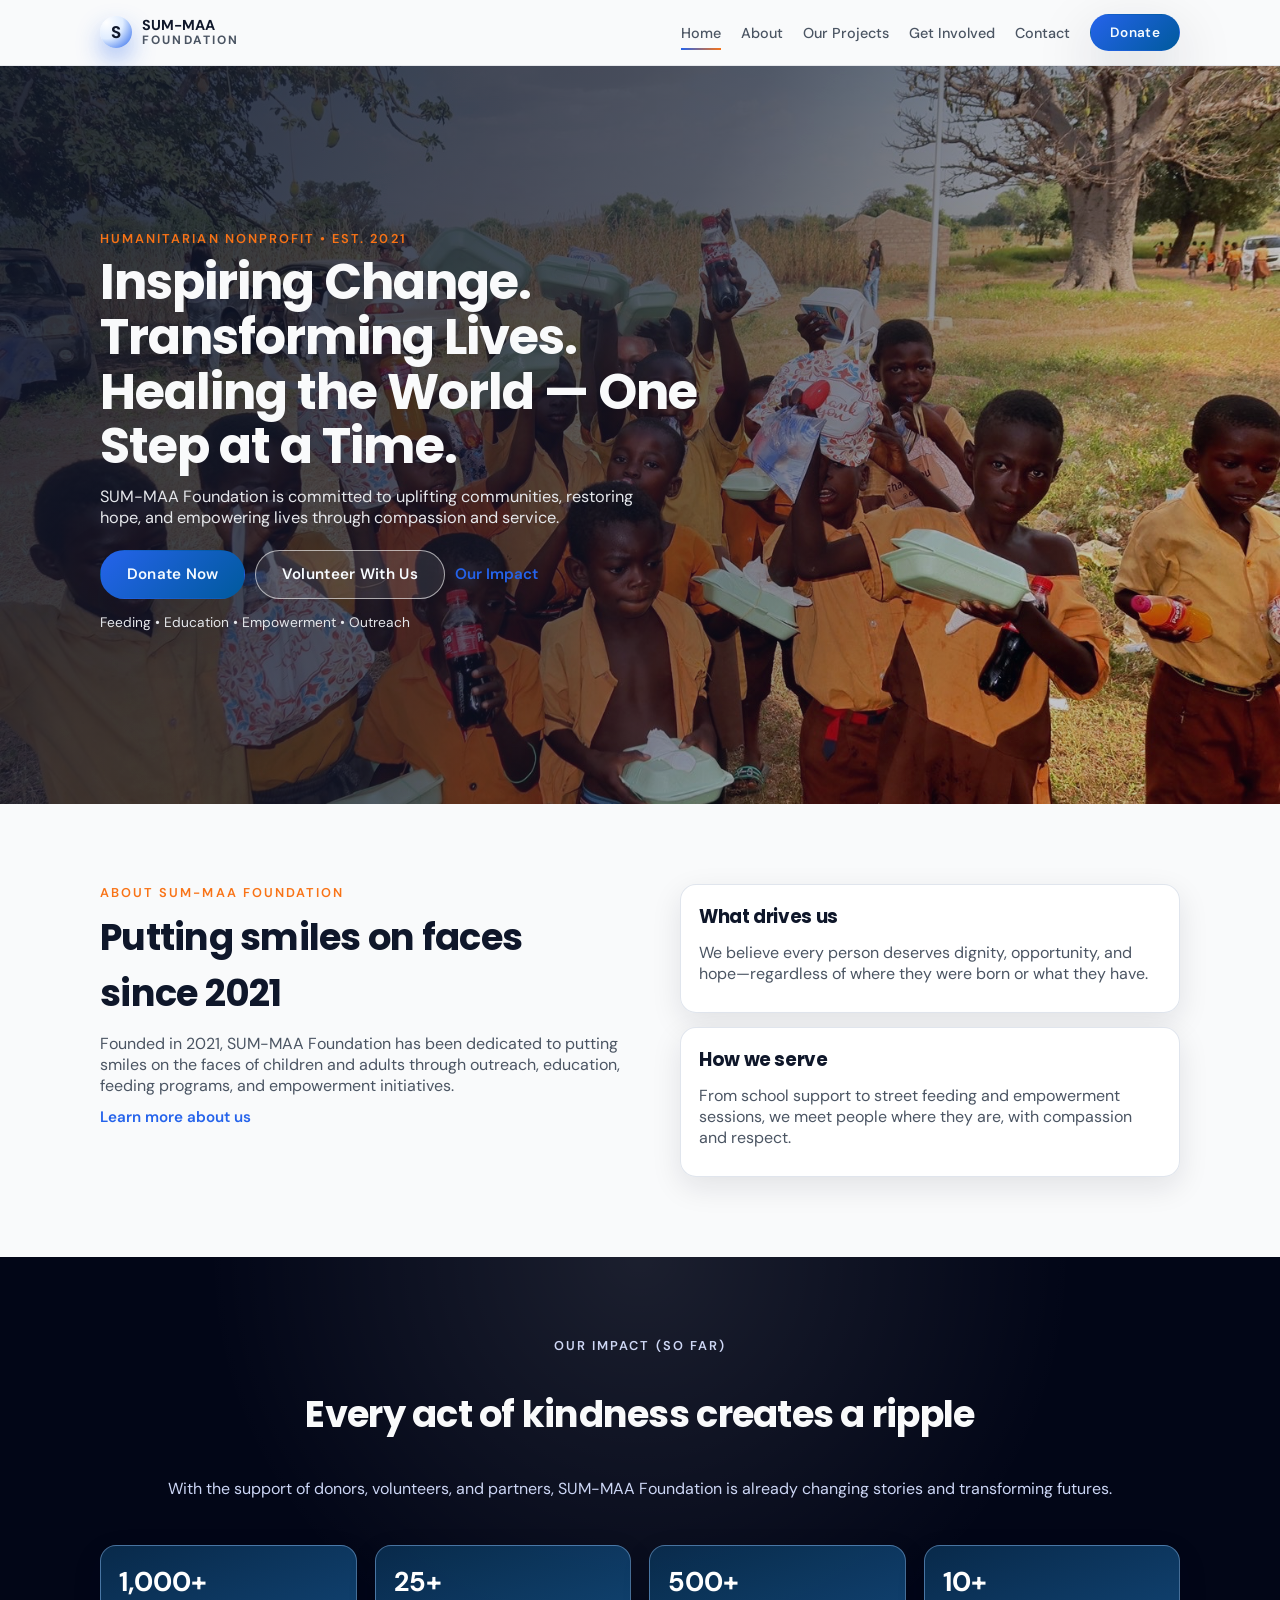
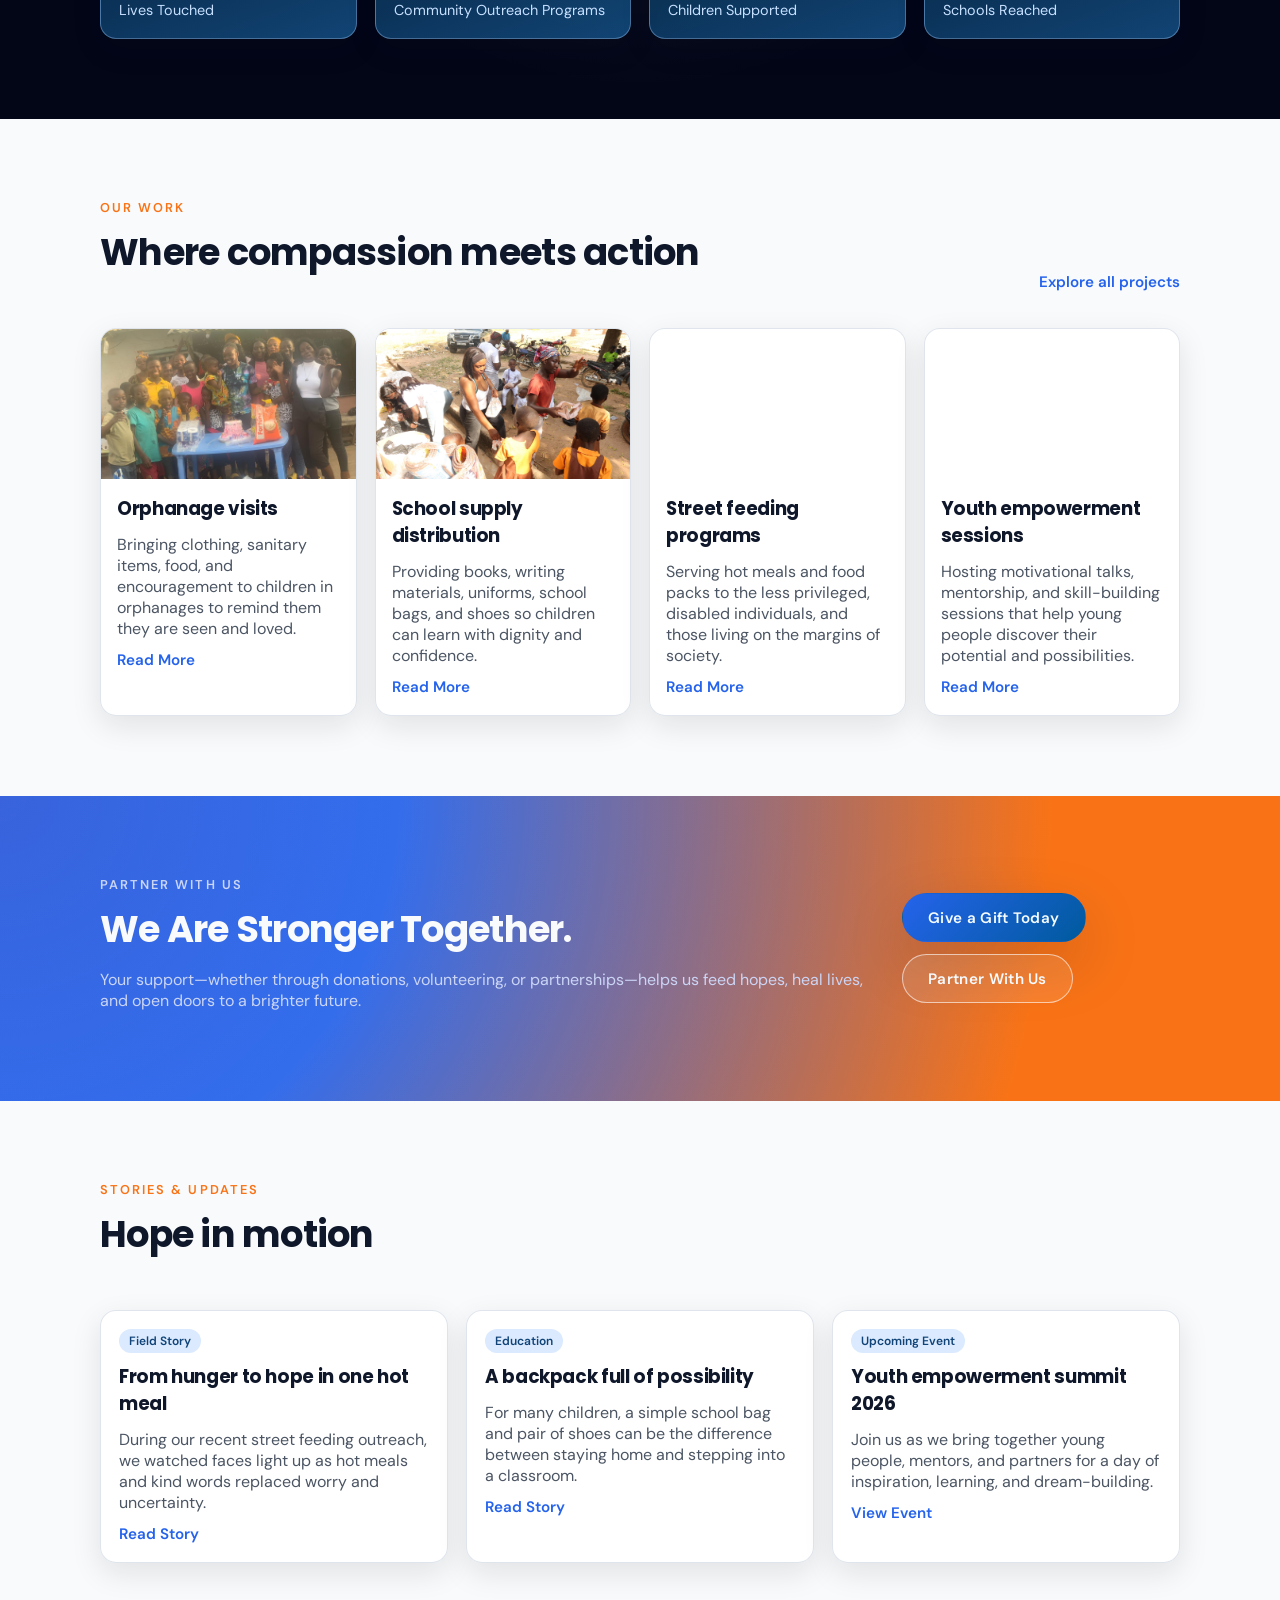
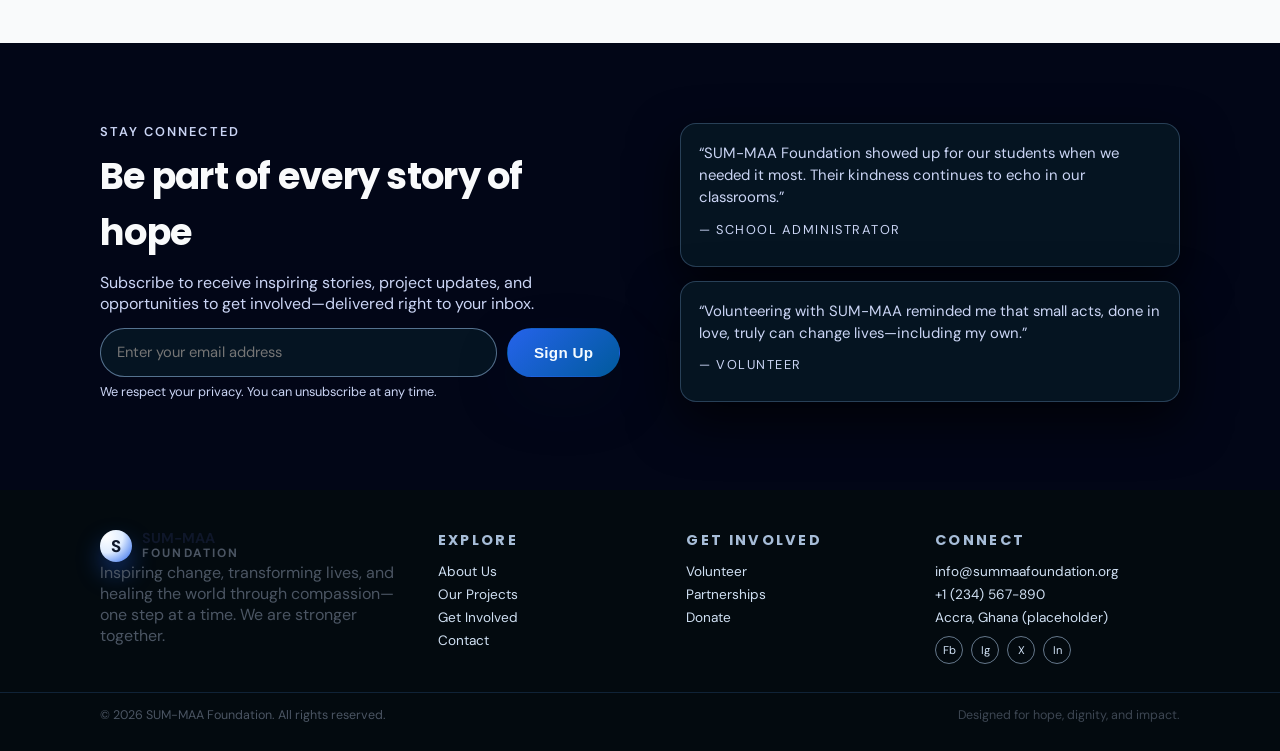
==== index.html @ 635be037 "Initial commit: SUM-MAA Foundation static site. Made-with: Cursor" ====
<!DOCTYPE html>
<html lang="en">
  <head>
    <meta charset="UTF-8" />
    <meta name="viewport" content="width=device-width, initial-scale=1.0" />
    <title>SUM-MAA Foundation | Inspiring Change, Transforming Lives</title>
    <meta
      name="description"
      content="SUM-MAA Foundation is a humanitarian nonprofit uplifting communities through feeding programs, education support, empowerment, and outreach initiatives."
    />
    <link rel="stylesheet" href="assets/css/styles.css" />
    <link rel="preconnect" href="https://fonts.googleapis.com" />
    <link rel="preconnect" href="https://fonts.gstatic.com" crossorigin />
    <link
      href="https://fonts.googleapis.com/css2?family=Poppins:wght@300;400;500;600;700&family=DM+Sans:wght@300;400;500;600&display=swap"
      rel="stylesheet"
    />
  </head>
  <body>
    <header class="site-header">
      <div class="container header-container">
        <a href="index.html" class="logo">
          <span class="logo-mark">S</span>
          <span class="logo-text">
            SUM-MAA <span>Foundation</span>
          </span>
        </a>
        <nav class="main-nav" aria-label="Main navigation">
          <button class="nav-toggle" aria-label="Toggle navigation">
            <span></span><span></span><span></span>
          </button>
          <ul class="nav-links">
            <li><a href="index.html" class="active">Home</a></li>
            <li><a href="about.html">About</a></li>
            <li><a href="projects.html">Our Projects</a></li>
            <li><a href="get-involved.html">Get Involved</a></li>
            <li><a href="contact.html">Contact</a></li>
          </ul>
          <a href="get-involved.html#donate" class="btn btn-sm btn-primary">Donate</a>
        </nav>
      </div>
    </header>

    <main>
      <!-- Hero Section -->
      <section class="hero" id="top">
        <div class="hero-media">
          <!-- Replace src with one of your root images -->
          <div class="hero-image" aria-hidden="true"></div>
        </div>
        <div class="container hero-content">
          <div class="hero-text">
            <p class="eyebrow">Humanitarian Nonprofit • Est. 2021</p>
            <h1>
              Inspiring Change. Transforming Lives.<br />
              Healing the World — One Step at a Time.
            </h1>
            <p class="hero-subtitle">
              SUM-MAA Foundation is committed to uplifting communities, restoring hope, and empowering lives through
              compassion and service.
            </p>
            <div class="hero-actions">
              <a href="get-involved.html#donate" class="btn btn-primary">Donate Now</a>
              <a href="get-involved.html#volunteer" class="btn btn-outline">Volunteer With Us</a>
              <a href="#impact" class="btn-link">Our Impact</a>
            </div>
            <div class="hero-meta">
              <span>Feeding • Education • Empowerment • Outreach</span>
            </div>
          </div>
        </div>
      </section>

      <!-- About Preview -->
      <section class="section section-light about-preview" aria-labelledby="about-preview-heading">
        <div class="container split">
          <div class="split-text">
            <p class="eyebrow">About SUM-MAA Foundation</p>
            <h2 id="about-preview-heading">Putting smiles on faces since 2021</h2>
            <p>
              Founded in 2021, SUM-MAA Foundation has been dedicated to putting smiles on the faces of children and
              adults through outreach, education, feeding programs, and empowerment initiatives.
            </p>
            <a href="about.html" class="btn-link">Learn more about us</a>
          </div>
          <div class="split-cards">
            <article class="info-card">
              <h3>What drives us</h3>
              <p>
                We believe every person deserves dignity, opportunity, and hope—regardless of where they were born or
                what they have.
              </p>
            </article>
            <article class="info-card">
              <h3>How we serve</h3>
              <p>
                From school support to street feeding and empowerment sessions, we meet people where they are, with
                compassion and respect.
              </p>
            </article>
          </div>
        </div>
      </section>

      <!-- Impact Statistics -->
      <section class="section section-dark impact" id="impact" aria-labelledby="impact-heading">
        <div class="container">
          <div class="section-header-centered">
            <p class="eyebrow">Our Impact (So Far)</p>
            <h2 id="impact-heading">Every act of kindness creates a ripple</h2>
            <p>
              With the support of donors, volunteers, and partners, SUM-MAA Foundation is already changing stories and
              transforming futures.
            </p>
          </div>
          <div class="impact-grid">
            <div class="impact-card">
              <span class="impact-number">1,000+</span>
              <span class="impact-label">Lives Touched</span>
            </div>
            <div class="impact-card">
              <span class="impact-number">25+</span>
              <span class="impact-label">Community Outreach Programs</span>
            </div>
            <div class="impact-card">
              <span class="impact-number">500+</span>
              <span class="impact-label">Children Supported</span>
            </div>
            <div class="impact-card">
              <span class="impact-number">10+</span>
              <span class="impact-label">Schools Reached</span>
            </div>
          </div>
        </div>
      </section>

      <!-- Our Work Preview -->
      <section class="section section-light" aria-labelledby="work-heading">
        <div class="container">
          <div class="section-header">
            <div>
              <p class="eyebrow">Our Work</p>
              <h2 id="work-heading">Where compassion meets action</h2>
            </div>
            <a href="projects.html" class="btn-link">Explore all projects</a>
          </div>
          <div class="work-grid">
            <article class="work-card">
              <div class="work-image work-image-1" aria-hidden="true"></div>
              <div class="work-body">
                <h3>Orphanage visits</h3>
                <p>
                  Bringing clothing, sanitary items, food, and encouragement to children in orphanages to remind them
                  they are seen and loved.
                </p>
                <a href="projects.html#orphanage-outreach" class="btn-link">Read More</a>
              </div>
            </article>
            <article class="work-card">
              <div class="work-image work-image-2" aria-hidden="true"></div>
              <div class="work-body">
                <h3>School supply distribution</h3>
                <p>
                  Providing books, writing materials, uniforms, school bags, and shoes so children can learn with
                  dignity and confidence.
                </p>
                <a href="projects.html#education-support" class="btn-link">Read More</a>
              </div>
            </article>
            <article class="work-card">
              <div class="work-image work-image-3" aria-hidden="true"></div>
              <div class="work-body">
                <h3>Street feeding programs</h3>
                <p>
                  Serving hot meals and food packs to the less privileged, disabled individuals, and those living on
                  the margins of society.
                </p>
                <a href="projects.html#street-feeding" class="btn-link">Read More</a>
              </div>
            </article>
            <article class="work-card">
              <div class="work-image work-image-4" aria-hidden="true"></div>
              <div class="work-body">
                <h3>Youth empowerment sessions</h3>
                <p>
                  Hosting motivational talks, mentorship, and skill-building sessions that help young people discover
                  their potential and possibilities.
                </p>
                <a href="projects.html#youth-empowerment" class="btn-link">Read More</a>
              </div>
            </article>
          </div>
        </div>
      </section>

      <!-- Call to Action -->
      <section class="section section-gradient cta" aria-labelledby="cta-heading">
        <div class="container cta-inner">
          <div>
            <p class="eyebrow">Partner with Us</p>
            <h2 id="cta-heading">We Are Stronger Together.</h2>
            <p>
              Your support—whether through donations, volunteering, or partnerships—helps us feed hopes, heal lives,
              and open doors to a brighter future.
            </p>
          </div>
          <div class="cta-actions">
            <a href="get-involved.html#donate" class="btn btn-primary">Give a Gift Today</a>
            <a href="get-involved.html#partner" class="btn btn-outline">Partner With Us</a>
          </div>
        </div>
      </section>

      <!-- Blog / News Preview -->
      <section class="section section-light" aria-labelledby="news-heading">
        <div class="container">
          <div class="section-header">
            <div>
              <p class="eyebrow">Stories &amp; Updates</p>
              <h2 id="news-heading">Hope in motion</h2>
            </div>
          </div>
          <div class="cards-grid cards-grid-3">
            <article class="story-card">
              <p class="story-tag">Field Story</p>
              <h3>From hunger to hope in one hot meal</h3>
              <p>
                During our recent street feeding outreach, we watched faces light up as hot meals and kind words
                replaced worry and uncertainty.
              </p>
              <a href="#" class="btn-link">Read Story</a>
            </article>
            <article class="story-card">
              <p class="story-tag">Education</p>
              <h3>A backpack full of possibility</h3>
              <p>
                For many children, a simple school bag and pair of shoes can be the difference between staying home and
                stepping into a classroom.
              </p>
              <a href="#" class="btn-link">Read Story</a>
            </article>
            <article class="story-card">
              <p class="story-tag">Upcoming Event</p>
              <h3>Youth empowerment summit 2026</h3>
              <p>
                Join us as we bring together young people, mentors, and partners for a day of inspiration, learning,
                and dream-building.
              </p>
              <a href="#" class="btn-link">View Event</a>
            </article>
          </div>
        </div>
      </section>

      <!-- Newsletter & Testimonials -->
      <section class="section section-dark" aria-labelledby="newsletter-heading">
        <div class="container split">
          <div class="split-text">
            <p class="eyebrow">Stay Connected</p>
            <h2 id="newsletter-heading">Be part of every story of hope</h2>
            <p>
              Subscribe to receive inspiring stories, project updates, and opportunities to get involved—delivered right
              to your inbox.
            </p>
            <form class="newsletter-form" aria-label="Newsletter signup form">
              <label class="sr-only" for="newsletter-email">Email address</label>
              <input
                type="email"
                id="newsletter-email"
                name="email"
                placeholder="Enter your email address"
                required
              />
              <button type="submit" class="btn btn-primary">Sign Up</button>
            </form>
            <p class="newsletter-note">We respect your privacy. You can unsubscribe at any time.</p>
          </div>
          <div class="split-cards">
            <article class="testimonial-card">
              <p class="quote">
                “SUM-MAA Foundation showed up for our students when we needed it most. Their kindness continues to echo
                in our classrooms.”
              </p>
              <p class="quote-meta">— School Administrator</p>
            </article>
            <article class="testimonial-card">
              <p class="quote">
                “Volunteering with SUM-MAA reminded me that small acts, done in love, truly can change lives—including
                my own.”
              </p>
              <p class="quote-meta">— Volunteer</p>
            </article>
          </div>
        </div>
      </section>
    </main>

    <footer class="site-footer">
      <div class="container footer-grid">
        <div class="footer-brand">
          <a href="index.html" class="logo">
            <span class="logo-mark">S</span>
            <span class="logo-text">
              SUM-MAA <span>Foundation</span>
            </span>
          </a>
          <p>
            Inspiring change, transforming lives, and healing the world through compassion—one step at a time. We are
            stronger together.
          </p>
        </div>
        <div class="footer-nav">
          <h3>Explore</h3>
          <ul>
            <li><a href="about.html">About Us</a></li>
            <li><a href="projects.html">Our Projects</a></li>
            <li><a href="get-involved.html">Get Involved</a></li>
            <li><a href="contact.html">Contact</a></li>
          </ul>
        </div>
        <div class="footer-nav">
          <h3>Get Involved</h3>
          <ul>
            <li><a href="get-involved.html#volunteer">Volunteer</a></li>
            <li><a href="get-involved.html#partner">Partnerships</a></li>
            <li><a href="get-involved.html#donate">Donate</a></li>
          </ul>
        </div>
        <div class="footer-contact">
          <h3>Connect</h3>
          <ul>
            <li><a href="mailto:info@summaafoundation.org">info@summaafoundation.org</a></li>
            <li><a href="tel:+1234567890">+1 (234) 567-890</a></li>
            <li>Accra, Ghana (placeholder)</li>
          </ul>
          <div class="footer-social">
            <a href="#" aria-label="Facebook">Fb</a>
            <a href="#" aria-label="Instagram">Ig</a>
            <a href="#" aria-label="Twitter / X">X</a>
            <a href="#" aria-label="LinkedIn">In</a>
          </div>
        </div>
      </div>
      <div class="footer-bottom">
        <div class="container footer-bottom-inner">
          <p>&copy; <span id="year"></span> SUM-MAA Foundation. All rights reserved.</p>
          <p class="footer-small">Designed for hope, dignity, and impact.</p>
        </div>
      </div>
    </footer>

    <script src="assets/js/main.js"></script>
  </body>
  </html>
---- assets/css/styles.css ----
:root {
  --color-bg: #f9fafb;
  --color-bg-alt: #ffffff;
  --color-bg-dark: #020617;
  --color-bg-soft: #fef9f3;
  --color-primary: #2563eb;
  --color-primary-soft: #dbeafe;
  --color-accent: #f97316;
  --color-accent-soft: #ffedd5;
  --color-earth: #9a6b35;
  --color-text: #0f172a;
  --color-text-soft: #4b5563;
  --color-border: #e5e7eb;
  --radius-lg: 16px;
  --radius-md: 10px;
  --radius-pill: 999px;
  --shadow-soft: 0 22px 60px rgba(15, 23, 42, 0.18);
  --shadow-subtle: 0 10px 30px rgba(15, 23, 42, 0.1);
  --max-width: 1120px;
  --transition-fast: 180ms ease-out;
  --transition-med: 240ms ease;
}

*,
*::before,
*::after {
  box-sizing: border-box;
}

html,
body {
  margin: 0;
  padding: 0;
}

body {
  font-family: "DM Sans", system-ui, -apple-system, BlinkMacSystemFont, "Segoe UI", sans-serif;
  color: var(--color-text);
  background: var(--color-bg);
  -webkit-font-smoothing: antialiased;
}

img {
  max-width: 100%;
  display: block;
}

a {
  color: inherit;
  text-decoration: none;
}

a:hover {
  text-decoration: none;
}

.sr-only {
  position: absolute;
  width: 1px;
  height: 1px;
  padding: 0;
  margin: -1px;
  overflow: hidden;
  clip: rect(0, 0, 0, 0);
  white-space: nowrap;
  border: 0;
}

.container {
  width: 100%;
  max-width: var(--max-width);
  margin: 0 auto;
  padding: 0 20px;
}

.section {
  padding: 80px 0;
}

.section-light {
  background: transparent;
}

.section-dark {
  background: #020617;
  color: #f9fafb;
}

.section-gradient {
  background: radial-gradient(circle at top left, #1d4ed8 0, #2563eb 30%, #f97316 80%);
  color: #f9fafb;
}

.section-header,
.section-header-centered {
  display: flex;
  justify-content: space-between;
  align-items: flex-end;
  gap: 24px;
  margin-bottom: 36px;
}

.section-header-centered {
  flex-direction: column;
  align-items: center;
  text-align: center;
}

h1,
h2,
h3,
h4 {
  font-family: "Poppins", system-ui, -apple-system, BlinkMacSystemFont, "Segoe UI", sans-serif;
  margin: 0 0 12px;
  letter-spacing: -0.02em;
}

h1 {
  font-size: clamp(2.4rem, 4vw, 3.1rem);
  line-height: 1.1;
}

h2 {
  font-size: clamp(1.9rem, 3vw, 2.3rem);
}

h3 {
  font-size: 1.15rem;
}

p {
  margin: 0 0 10px;
  color: var(--color-text-soft);
}

.section-dark p,
.section-gradient p {
  color: #cbd5f5;
}

.eyebrow {
  font-size: 0.8rem;
  text-transform: uppercase;
  letter-spacing: 0.16em;
  font-weight: 600;
  color: var(--color-accent);
  margin-bottom: 8px;
}

.btn {
  display: inline-flex;
  align-items: center;
  justify-content: center;
  padding: 0.85rem 1.6rem;
  border-radius: var(--radius-pill);
  border: 1px solid transparent;
  font-size: 0.95rem;
  font-weight: 600;
  letter-spacing: 0.02em;
  cursor: pointer;
  transition: transform var(--transition-fast), box-shadow var(--transition-fast), background-color var(--transition-fast),
    color var(--transition-fast), border-color var(--transition-fast);
  white-space: nowrap;
}

.btn-sm {
  padding: 0.55rem 1.2rem;
  font-size: 0.85rem;
}

.btn-primary {
  background: linear-gradient(135deg, var(--color-primary), #005a9d);
  color: #f5fbff;
  box-shadow: var(--shadow-soft);
}

.btn-primary:hover {
  transform: translateY(-1px);
  box-shadow: 0 20px 40px rgba(11, 36, 59, 0.45);
}

.btn-outline {
  background: rgba(255, 255, 255, 0.1);
  border-color: rgba(255, 255, 255, 0.6);
  color: #f7fbff;
}

.btn-outline:hover {
  background: rgba(255, 255, 255, 0.22);
}

.btn-link {
  display: inline-flex;
  align-items: center;
  gap: 6px;
  font-weight: 600;
  font-size: 0.95rem;
  color: var(--color-primary);
  position: relative;
}

.btn-link::after {
  content: "";
  position: absolute;
  left: 0;
  bottom: -3px;
  width: 0;
  height: 2px;
  background: linear-gradient(90deg, var(--color-primary), var(--color-accent));
  transition: width var(--transition-med);
}

.btn-link:hover::after {
  width: 100%;
}

.btn-link:hover {
  color: #16528c;
}

.site-header {
  position: sticky;
  top: 0;
  z-index: 40;
  backdrop-filter: blur(16px);
  background: rgba(249, 250, 251, 0.9);
  border-bottom: 1px solid rgba(229, 231, 235, 0.9);
}

.header-container {
  display: flex;
  align-items: center;
  justify-content: space-between;
  padding: 14px 20px;
}

.logo {
  display: inline-flex;
  align-items: center;
  gap: 10px;
  font-weight: 700;
  color: var(--color-text);
}

.logo-mark {
  width: 32px;
  height: 32px;
  border-radius: 999px;
  background: radial-gradient(circle at 20% 20%, #ffffff 0, #e0edff 45%, #2563eb 100%);
  display: inline-flex;
  align-items: center;
  justify-content: center;
  font-weight: 800;
  color: #0f172a;
  font-size: 1.05rem;
  box-shadow: 0 12px 24px rgba(37, 99, 235, 0.4);
}

.logo-text {
  display: inline-flex;
  flex-direction: column;
  font-size: 0.9rem;
  line-height: 1.1;
}

.logo-text span:last-child {
  font-size: 0.75rem;
  text-transform: uppercase;
  letter-spacing: 0.18em;
  color: var(--color-text-soft);
}

.main-nav {
  display: flex;
  align-items: center;
  gap: 20px;
}

.nav-links {
  display: flex;
  align-items: center;
  gap: 20px;
  padding: 0;
  margin: 0;
  list-style: none;
}

.nav-links a {
  font-size: 0.9rem;
  font-weight: 500;
  color: var(--color-text-soft);
  padding: 8px 0;
  position: relative;
}

.nav-links a:hover {
  color: var(--color-text);
}

.nav-links a::after {
  content: "";
  position: absolute;
  left: 0;
  bottom: 0;
  width: 0;
  height: 2px;
  background: linear-gradient(90deg, var(--color-primary), var(--color-accent));
  transition: width var(--transition-med);
}

.nav-links a:hover::after,
.nav-links a.active::after {
  width: 100%;
}

.nav-toggle {
  display: none;
  flex-direction: column;
  justify-content: space-between;
  width: 26px;
  height: 18px;
  padding: 0;
  border: none;
  background: none;
  cursor: pointer;
}

.nav-toggle span {
  display: block;
  width: 100%;
  height: 2px;
  background: var(--color-text);
  border-radius: 999px;
  transition: transform var(--transition-fast), opacity var(--transition-fast), top var(--transition-fast),
    bottom var(--transition-fast);
}

.hero {
  position: relative;
  min-height: 82vh;
  display: flex;
  align-items: center;
  padding: 72px 0 80px;
  color: #f9fafb;
  overflow: hidden;
}

.hero::before {
  content: "";
  position: absolute;
  inset: 0;
  background:
    linear-gradient(120deg, rgba(15, 23, 42, 0.9) 0%, rgba(15, 23, 42, 0.7) 45%, rgba(15, 23, 42, 0.25) 80%),
    url("../../hero-main.jpg");
  background-size: cover;
  background-position: center;
  filter: saturate(1.04) contrast(1.02);
}

.hero-media {
  display: none;
}

.hero-content {
  position: relative;
  z-index: 1;
  display: flex;
  align-items: center;
}

.hero-text {
  max-width: 640px;
  padding: 12px 0;
}

.hero h1 {
  color: #f9fafb;
}

.hero-subtitle {
  font-size: 1.02rem;
  max-width: 540px;
  color: #e5e7eb;
}

.hero-actions {
  display: flex;
  flex-wrap: wrap;
  gap: 10px;
  margin: 22px 0 14px;
}

.hero-meta {
  font-size: 0.86rem;
  color: #e5e7eb;
}

.split {
  display: grid;
  grid-template-columns: minmax(0, 1.1fr) minmax(0, 1fr);
  gap: 30px;
  align-items: start;
}

.split-text {
  max-width: 520px;
}

.split-cards {
  display: grid;
  gap: 14px;
}

.info-card,
.testimonial-card,
.project-card,
.story-card,
.impact-card,
.work-card,
.event-card,
.contact-card {
  background: rgba(255, 255, 255, 0.98);
  border-radius: var(--radius-lg);
  padding: 18px 18px 18px;
  border: 1px solid rgba(221, 227, 236, 0.9);
  box-shadow: var(--shadow-subtle);
  position: relative;
  overflow: hidden;
}

.section-dark .testimonial-card,
.section-dark .contact-card {
  background: rgba(6, 21, 35, 0.96);
  border-color: rgba(92, 130, 168, 0.4);
  box-shadow: 0 20px 50px rgba(0, 0, 0, 0.7);
}

.impact {
  position: relative;
}

.impact::before {
  content: "";
  position: absolute;
  inset: 0;
  background: radial-gradient(circle at top, rgba(255, 255, 255, 0.1), transparent 55%);
}

.impact-grid {
  display: grid;
  grid-template-columns: repeat(4, minmax(0, 1fr));
  gap: 18px;
  position: relative;
  z-index: 1;
}

.impact-card {
  text-align: left;
  background: linear-gradient(160deg, rgba(9, 46, 80, 0.9), rgba(19, 75, 126, 0.9));
  border-color: rgba(161, 205, 255, 0.4);
}

.impact-number {
  display: block;
  font-size: 1.7rem;
  font-weight: 700;
  color: #ffffff;
}

.impact-label {
  font-size: 0.9rem;
  color: #c7e0ff;
}

.work-grid {
  display: grid;
  grid-template-columns: repeat(4, minmax(0, 1fr));
  gap: 18px;
}

.work-card {
  padding: 0;
  display: flex;
  flex-direction: column;
  overflow: hidden;
}

.work-image {
  height: 150px;
  background-size: cover;
  background-position: center;
}

.work-image-1 {
  background-image: url("../../orphanage-outreach.jpg");
}

.work-image-2 {
  background-image: url("../../school-supplies.jpg");
}

.work-image-3 {
  background-image: url("../../street-feeding.jpg");
}

.work-image-4 {
  background-image: url("../../youth-empowerment.jpg");
}

.work-body {
  padding: 16px 16px 18px;
}

.cta {
  position: relative;
}

.cta::before {
  content: "";
  position: absolute;
  inset: 0;
  background: radial-gradient(circle at top left, rgba(255, 255, 255, 0.12), transparent 65%);
  pointer-events: none;
}

.cta-inner {
  position: relative;
  display: flex;
  justify-content: space-between;
  align-items: center;
  gap: 24px;
}

.cta-actions {
  display: flex;
  flex-wrap: wrap;
  gap: 12px;
}

.cards-grid-3 {
  display: grid;
  grid-template-columns: repeat(3, minmax(0, 1fr));
  gap: 18px;
}

.story-card {
  min-height: 190px;
}

.story-tag {
  display: inline-flex;
  padding: 4px 10px;
  border-radius: var(--radius-pill);
  background: var(--color-primary-soft);
  color: #104377;
  font-size: 0.75rem;
  font-weight: 600;
  margin-bottom: 10px;
}

.newsletter-form {
  display: flex;
  flex-wrap: wrap;
  gap: 10px;
  margin: 14px 0 6px;
}

.newsletter-form input[type="email"],
.contact-form input,
.contact-form textarea,
.volunteer-form input,
.volunteer-form select,
.volunteer-form textarea,
.donation-options input,
.donation-options select {
  flex: 1 1 210px;
  padding: 0.85rem 1rem;
  border-radius: 999px;
  border: 1px solid rgba(182, 199, 219, 0.9);
  font-family: inherit;
  font-size: 0.92rem;
  outline: none;
  transition: border-color var(--transition-fast), box-shadow var(--transition-fast), background-color var(--transition-fast);
  background: rgba(255, 255, 255, 0.98);
}

.section-dark .newsletter-form input[type="email"],
.section-dark .contact-form input,
.section-dark .contact-form textarea {
  background: rgba(6, 21, 35, 0.98);
  border-color: rgba(120, 154, 190, 0.7);
  color: #e9f3ff;
}

.newsletter-form input:focus,
.contact-form input:focus,
.contact-form textarea:focus,
.volunteer-form input:focus,
.volunteer-form select:focus,
.volunteer-form textarea:focus {
  border-color: var(--color-primary);
  box-shadow: 0 0 0 1px rgba(42, 122, 195, 0.5);
}

.newsletter-note {
  font-size: 0.8rem;
}

.quote {
  font-size: 0.93rem;
  line-height: 1.5;
}

.quote-meta {
  font-size: 0.8rem;
  text-transform: uppercase;
  letter-spacing: 0.12em;
  color: #9fb9d9;
  margin-top: 12px;
}

.site-footer {
  background: #030a0f;
  color: #e2edf7;
  padding-top: 40px;
}

.footer-grid {
  display: grid;
  grid-template-columns: 1.4fr 1fr 1fr 1.1fr;
  gap: 26px;
  padding-bottom: 28px;
}

.footer-nav h3,
.footer-contact h3 {
  font-size: 0.9rem;
  text-transform: uppercase;
  letter-spacing: 0.16em;
  color: #a7bdd8;
  margin-bottom: 12px;
}

.footer-nav ul,
.footer-contact ul {
  list-style: none;
  padding: 0;
  margin: 0;
}

.footer-nav li,
.footer-contact li {
  font-size: 0.85rem;
  margin-bottom: 6px;
  color: #d0e0f3;
}

.footer-nav a,
.footer-contact a {
  color: inherit;
}

.footer-nav a:hover,
.footer-contact a:hover {
  color: #ffffff;
}

.footer-social {
  display: flex;
  gap: 8px;
  margin-top: 10px;
}

.footer-social a {
  width: 28px;
  height: 28px;
  border-radius: 999px;
  border: 1px solid rgba(165, 192, 221, 0.6);
  display: inline-flex;
  align-items: center;
  justify-content: center;
  font-size: 0.7rem;
  color: #d3e4f8;
  transition: background-color var(--transition-fast), color var(--transition-fast), transform var(--transition-fast);
}

.footer-social a:hover {
  background: #2a7ac3;
  color: #f6fbff;
  transform: translateY(-1px);
}

.footer-bottom {
  border-top: 1px solid #102337;
  padding: 14px 0 18px;
}

.footer-bottom-inner {
  display: flex;
  justify-content: space-between;
  align-items: center;
  gap: 10px;
  font-size: 0.78rem;
  color: #7f94b0;
}

.footer-small {
  opacity: 0.8;
}

.page-hero {
  padding: 70px 0 40px;
  background: linear-gradient(135deg, rgba(42, 122, 195, 0.1), rgba(184, 135, 70, 0.1));
}

.page-hero h1 {
  margin-bottom: 8px;
}

.page-hero p {
  max-width: 600px;
}

.pill-meta {
  display: inline-flex;
  align-items: center;
  gap: 6px;
  padding: 4px 10px;
  border-radius: var(--radius-pill);
  border: 1px solid rgba(161, 180, 201, 0.7);
  font-size: 0.78rem;
  margin-bottom: 12px;
}

.values-grid {
  display: grid;
  grid-template-columns: repeat(3, minmax(0, 1fr));
  gap: 16px;
  margin-top: 12px;
}

.value-card {
  border-radius: var(--radius-lg);
  padding: 16px 16px 14px;
  border: 1px solid rgba(221, 227, 236, 0.9);
  background: rgba(255, 255, 255, 0.98);
}

.value-card h3 {
  font-size: 0.95rem;
}

.projects-grid {
  display: grid;
  grid-template-columns: repeat(3, minmax(0, 1fr));
  gap: 18px;
}

.project-card {
  display: flex;
  flex-direction: column;
}

.project-image {
  height: 160px;
  background-size: cover;
  background-position: center;
  border-radius: 14px;
  margin-bottom: 12px;
}

.project-meta {
  display: flex;
  flex-wrap: wrap;
  gap: 8px;
  font-size: 0.78rem;
  color: var(--color-text-soft);
  margin-bottom: 6px;
}

.badge {
  display: inline-flex;
  align-items: center;
  padding: 3px 9px;
  border-radius: var(--radius-pill);
  background: var(--color-primary-soft);
  color: #1a4f83;
  font-size: 0.75rem;
  font-weight: 600;
}

.badge-outline {
  background: transparent;
  border: 1px solid rgba(172, 193, 215, 0.9);
  color: var(--color-text-soft);
}

.impact-tag {
  font-size: 0.8rem;
  color: var(--color-text-soft);
  margin-top: 8px;
}

.gallery-grid {
  display: grid;
  grid-template-columns: repeat(4, minmax(0, 1fr));
  gap: 10px;
}

.gallery-item {
  border-radius: 14px;
  overflow: hidden;
  position: relative;
  background-size: cover;
  background-position: center;
  padding-bottom: 70%;
}

.gallery-item:nth-child(1) {
  background-image: url("../../gallery-1.jpg");
}

.gallery-item:nth-child(2) {
  background-image: url("../../gallery-2.jpg");
}

.gallery-item:nth-child(3) {
  background-image: url("../../gallery-3.jpg");
}

.gallery-item:nth-child(4) {
  background-image: url("../../gallery-4.jpg");
}

.gallery-item::after {
  content: "";
  position: absolute;
  inset: 0;
  background: linear-gradient(to top, rgba(0, 0, 0, 0.4), transparent 60%);
  opacity: 0;
  transition: opacity var(--transition-med);
}

.gallery-item:hover::after {
  opacity: 1;
}

.involved-grid {
  display: grid;
  grid-template-columns: 1.1fr 0.9fr;
  gap: 24px;
}

.contact-layout {
  display: grid;
  grid-template-columns: minmax(0, 1.1fr) minmax(0, 0.9fr);
  gap: 24px;
}

.contact-form,
.volunteer-form {
  display: grid;
  gap: 12px;
}

.field-row {
  display: grid;
  grid-template-columns: repeat(2, minmax(0, 1fr));
  gap: 10px;
}

textarea {
  min-height: 120px;
  resize: vertical;
  border-radius: 18px;
}

label {
  display: block;
  font-size: 0.8rem;
  font-weight: 500;
  margin-bottom: 4px;
  color: var(--color-text-soft);
}

.donation-options {
  display: grid;
  gap: 10px;
}

.option-row {
  display: flex;
  flex-wrap: wrap;
  gap: 10px;
}

.option-row .btn {
  flex-shrink: 0;
}

.donation-methods {
  display: grid;
  grid-template-columns: repeat(2, minmax(0, 1fr));
  gap: 10px;
}

.method-card {
  border-radius: 16px;
  padding: 12px 14px;
  border: 1px dashed rgba(191, 206, 224, 0.9);
  background: rgba(255, 255, 255, 0.98);
  font-size: 0.86rem;
}

.event-meta {
  font-size: 0.8rem;
  color: var(--color-text-soft);
  margin-bottom: 6px;
}

.badge-event {
  background: rgba(243, 163, 92, 0.16);
  color: #b86b24;
}

.map-embed {
  border-radius: 18px;
  overflow: hidden;
  box-shadow: var(--shadow-subtle);
  background: #dde6f2;
}

.map-embed iframe {
  width: 100%;
  min-height: 260px;
  border: 0;
}

.fade-in {
  opacity: 0;
  transform: translateY(18px);
  transition: opacity 420ms ease, transform 420ms ease;
}

.fade-in.is-visible {
  opacity: 1;
  transform: translateY(0);
}

@media (max-width: 960px) {
  .hero {
    grid-template-columns: minmax(0, 1fr);
    padding-top: 18px;
  }

  .hero-media {
    display: block;
    order: 2;
    min-height: 210px;
    margin-top: 18px;
  }

  .hero-content {
    order: 1;
  }

  .work-grid {
    grid-template-columns: repeat(2, minmax(0, 1fr));
  }

  .impact-grid {
    grid-template-columns: repeat(2, minmax(0, 1fr));
  }

  .cards-grid-3,
  .projects-grid {
    grid-template-columns: repeat(2, minmax(0, 1fr));
  }

  .values-grid {
    grid-template-columns: repeat(2, minmax(0, 1fr));
  }

  .footer-grid {
    grid-template-columns: repeat(2, minmax(0, 1fr));
  }

  .contact-layout,
  .involved-grid {
    grid-template-columns: minmax(0, 1fr);
  }

  .gallery-grid {
    grid-template-columns: repeat(3, minmax(0, 1fr));
  }
}

@media (max-width: 768px) {
  .header-container {
    padding-inline: 16px;
  }

  .nav-toggle {
    display: flex;
  }

  .main-nav {
    align-items: center;
    gap: 12px;
  }

  .nav-links {
    position: absolute;
    right: 16px;
    top: 60px;
    flex-direction: column;
    align-items: flex-start;
    background: rgba(249, 250, 255, 0.98);
    border-radius: 18px;
    padding: 14px 16px;
    box-shadow: 0 18px 40px rgba(15, 35, 52, 0.18);
    border: 1px solid rgba(214, 223, 233, 0.9);
    min-width: 200px;
    opacity: 0;
    pointer-events: none;
    transform: translateY(-8px);
    transition: opacity var(--transition-fast), transform var(--transition-fast);
  }

  .nav-links.open {
    opacity: 1;
    pointer-events: auto;
    transform: translateY(0);
  }

  .main-nav .btn-sm {
    display: none;
  }

  .hero-text {
    max-width: 100%;
  }

  .split,
  .cta-inner {
    grid-template-columns: minmax(0, 1fr);
  }

  .cards-grid-3,
  .projects-grid {
    grid-template-columns: minmax(0, 1fr);
  }

  .impact-grid {
    grid-template-columns: minmax(0, 1fr);
  }

  .work-grid {
    grid-template-columns: minmax(0, 1fr);
  }

  .values-grid {
    grid-template-columns: minmax(0, 1fr);
  }

  .gallery-grid {
    grid-template-columns: repeat(2, minmax(0, 1fr));
  }

  .section {
    padding: 64px 0;
  }

  .footer-grid {
    grid-template-columns: minmax(0, 1fr);
  }

  .footer-bottom-inner {
    flex-direction: column;
    align-items: flex-start;
  }
}

@media (max-width: 520px) {
  .hero-actions {
    flex-direction: column;
    align-items: stretch;
  }

  .newsletter-form {
    flex-direction: column;
    align-items: stretch;
  }

  .field-row {
    grid-template-columns: minmax(0, 1fr);
  }

  .gallery-grid {
    grid-template-columns: minmax(0, 1fr);
  }
}
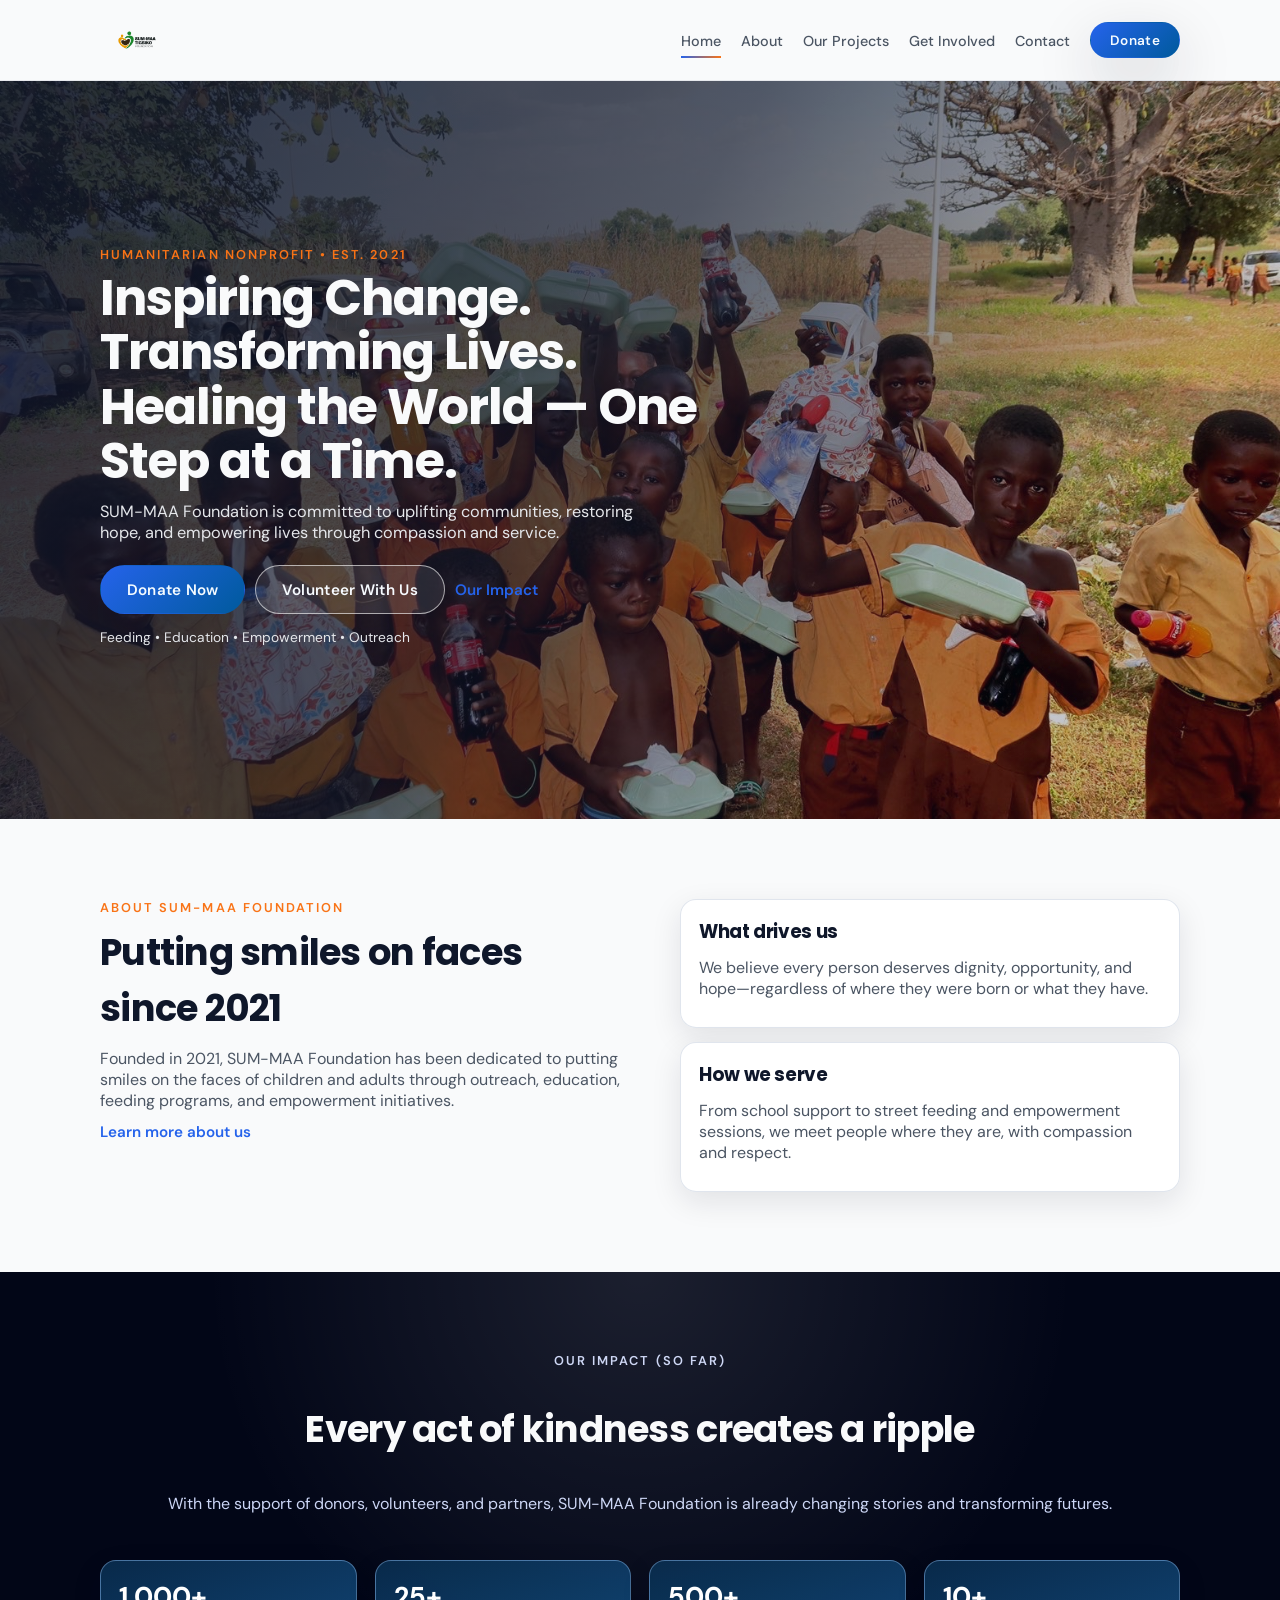
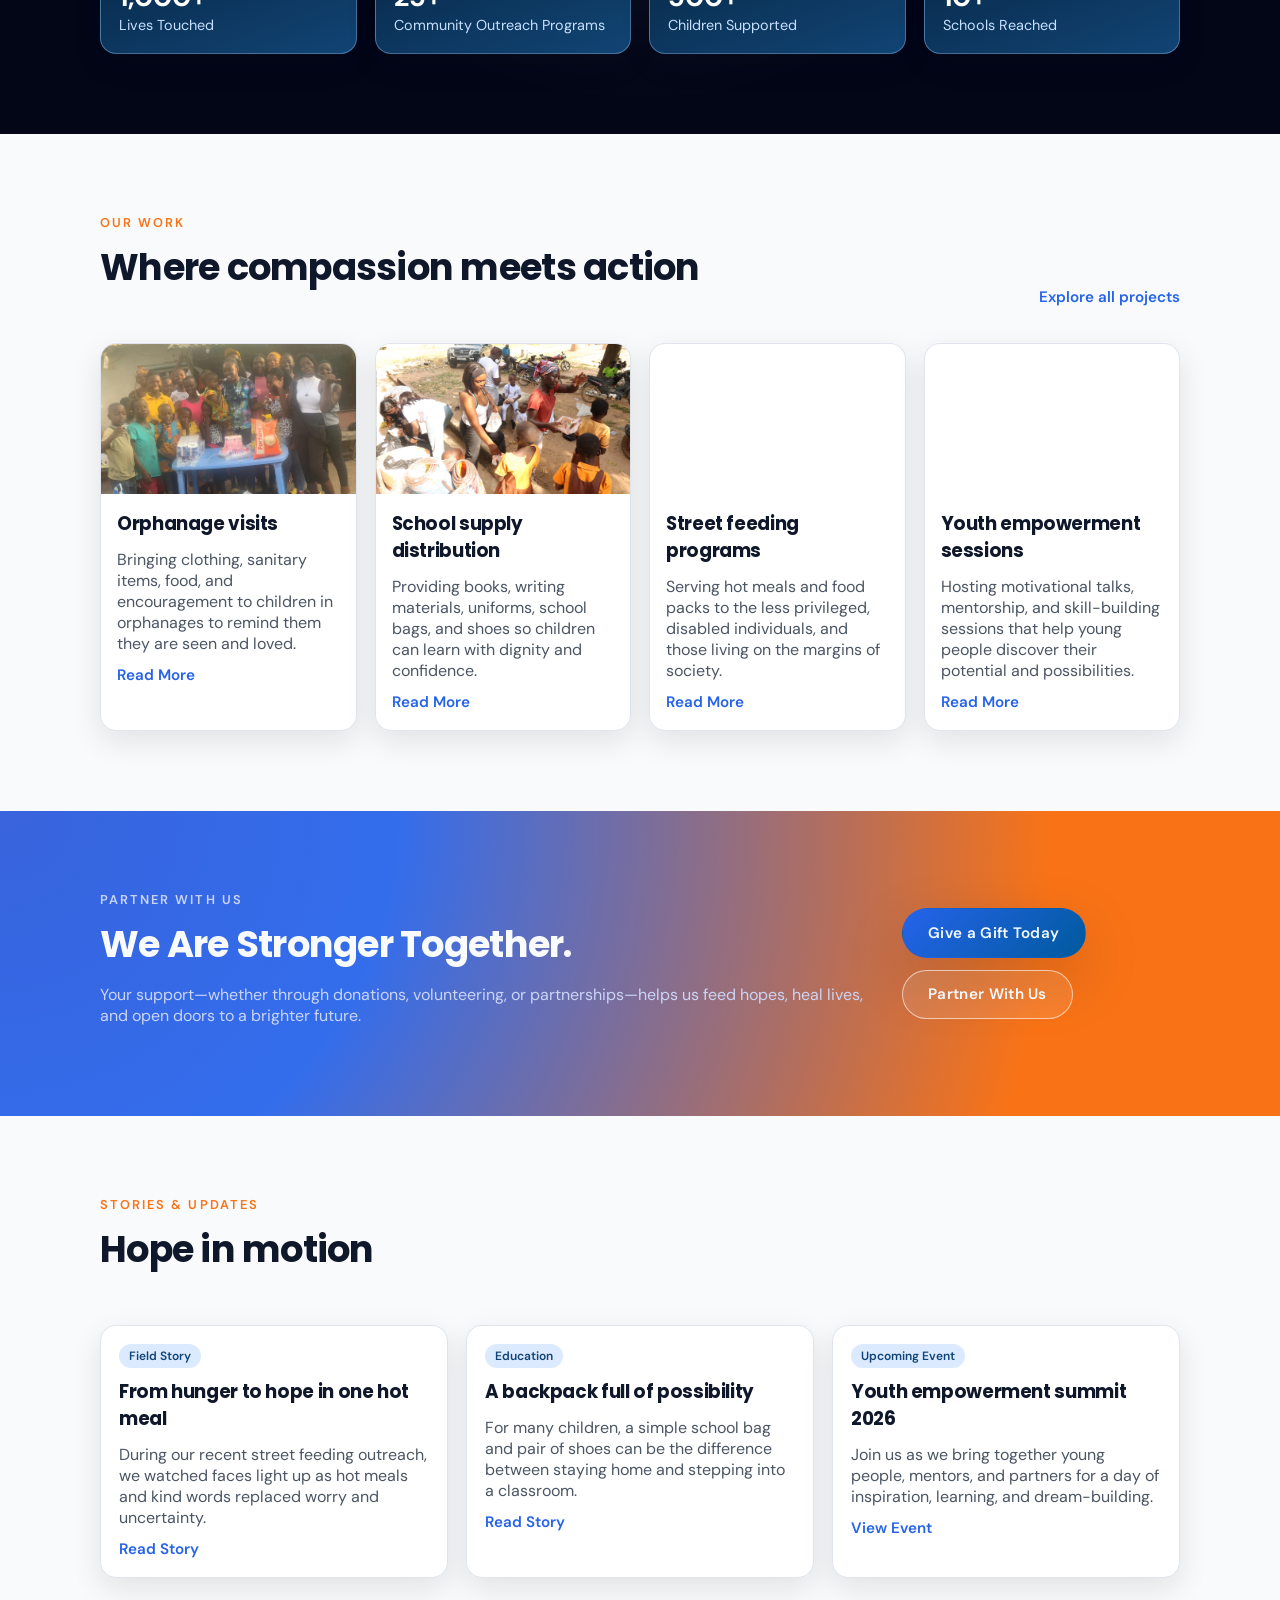
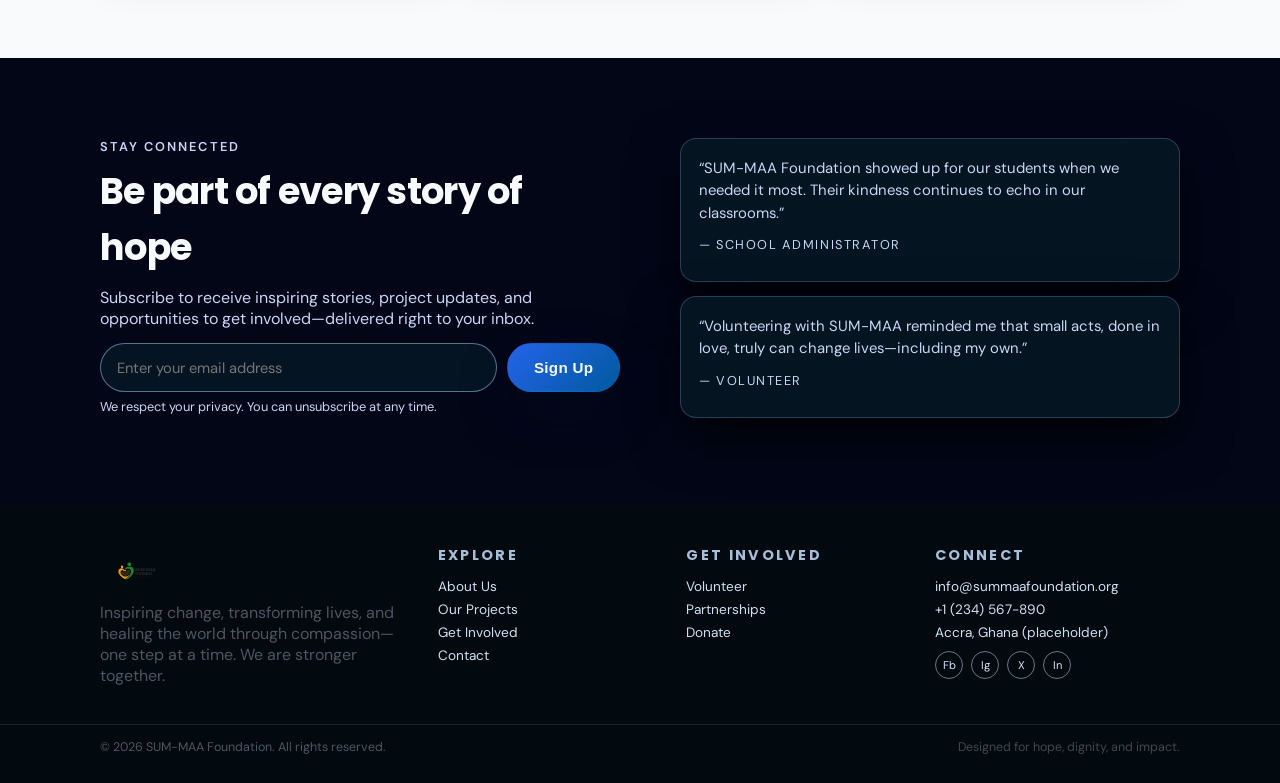
==== commit 87c95842: "Update logo to SUM-MAA Tigsiko Foundation image" ====
--- a/index.html
+++ b/index.html
@@ -20,10 +20,7 @@
     <header class="site-header">
       <div class="container header-container">
         <a href="index.html" class="logo">
-          <span class="logo-mark">S</span>
-          <span class="logo-text">
-            SUM-MAA <span>Foundation</span>
-          </span>
+          <img src="assets/images/logo.webp" alt="SUM-MAA Tigsiko Foundation" class="logo-img" />
         </a>
         <nav class="main-nav" aria-label="Main navigation">
           <button class="nav-toggle" aria-label="Toggle navigation">
@@ -299,10 +296,7 @@
       <div class="container footer-grid">
         <div class="footer-brand">
           <a href="index.html" class="logo">
-            <span class="logo-mark">S</span>
-            <span class="logo-text">
-              SUM-MAA <span>Foundation</span>
-            </span>
+            <img src="assets/images/logo.webp" alt="SUM-MAA Tigsiko Foundation" class="logo-img" />
           </a>
           <p>
             Inspiring change, transforming lives, and healing the world through compassion—one step at a time. We are
--- a/assets/css/styles.css
+++ b/assets/css/styles.css
@@ -237,37 +237,13 @@
 .logo {
   display: inline-flex;
   align-items: center;
-  gap: 10px;
-  font-weight: 700;
-  color: var(--color-text);
-}
-
-.logo-mark {
-  width: 32px;
-  height: 32px;
-  border-radius: 999px;
-  background: radial-gradient(circle at 20% 20%, #ffffff 0, #e0edff 45%, #2563eb 100%);
-  display: inline-flex;
-  align-items: center;
-  justify-content: center;
-  font-weight: 800;
-  color: #0f172a;
-  font-size: 1.05rem;
-  box-shadow: 0 12px 24px rgba(37, 99, 235, 0.4);
-}
-
-.logo-text {
-  display: inline-flex;
-  flex-direction: column;
-  font-size: 0.9rem;
-  line-height: 1.1;
-}
-
-.logo-text span:last-child {
-  font-size: 0.75rem;
-  text-transform: uppercase;
-  letter-spacing: 0.18em;
-  color: var(--color-text-soft);
+}
+
+.logo-img {
+  height: 52px;
+  width: auto;
+  display: block;
+  object-fit: contain;
 }
 
 .main-nav {
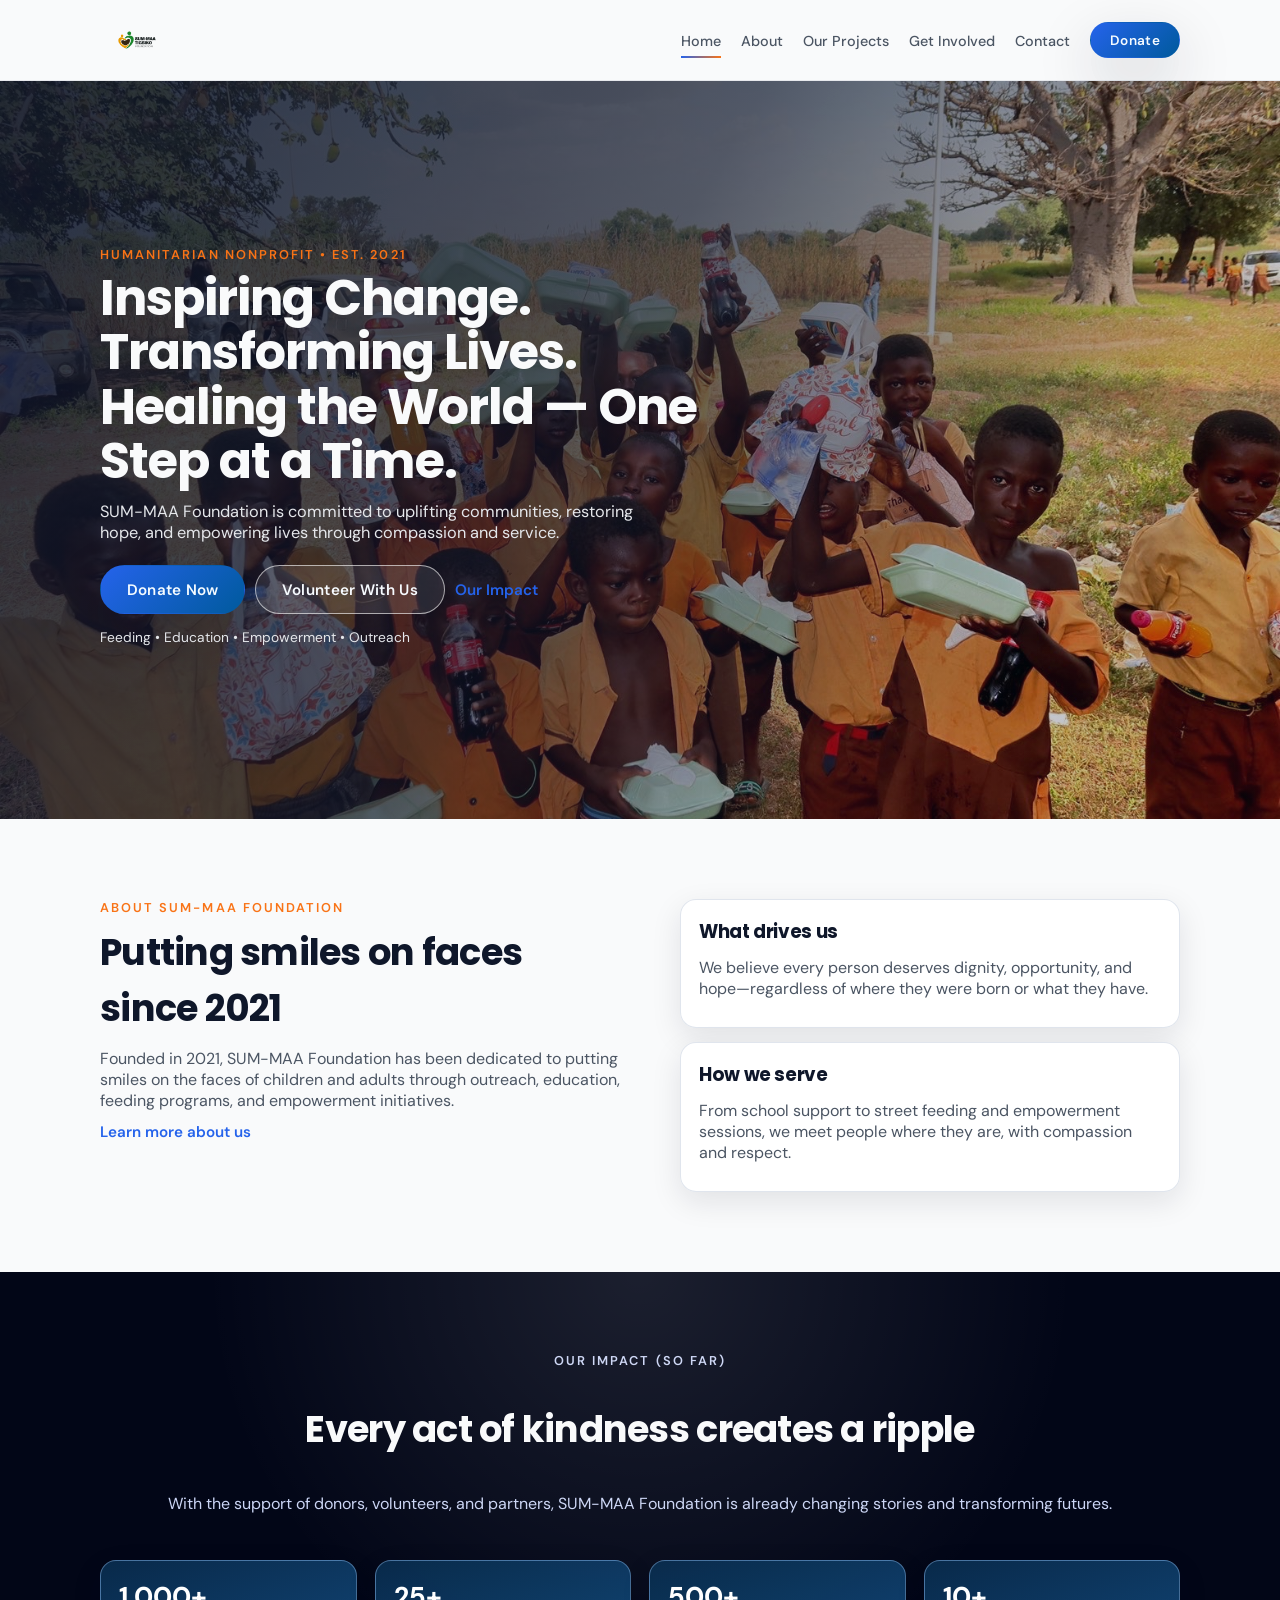
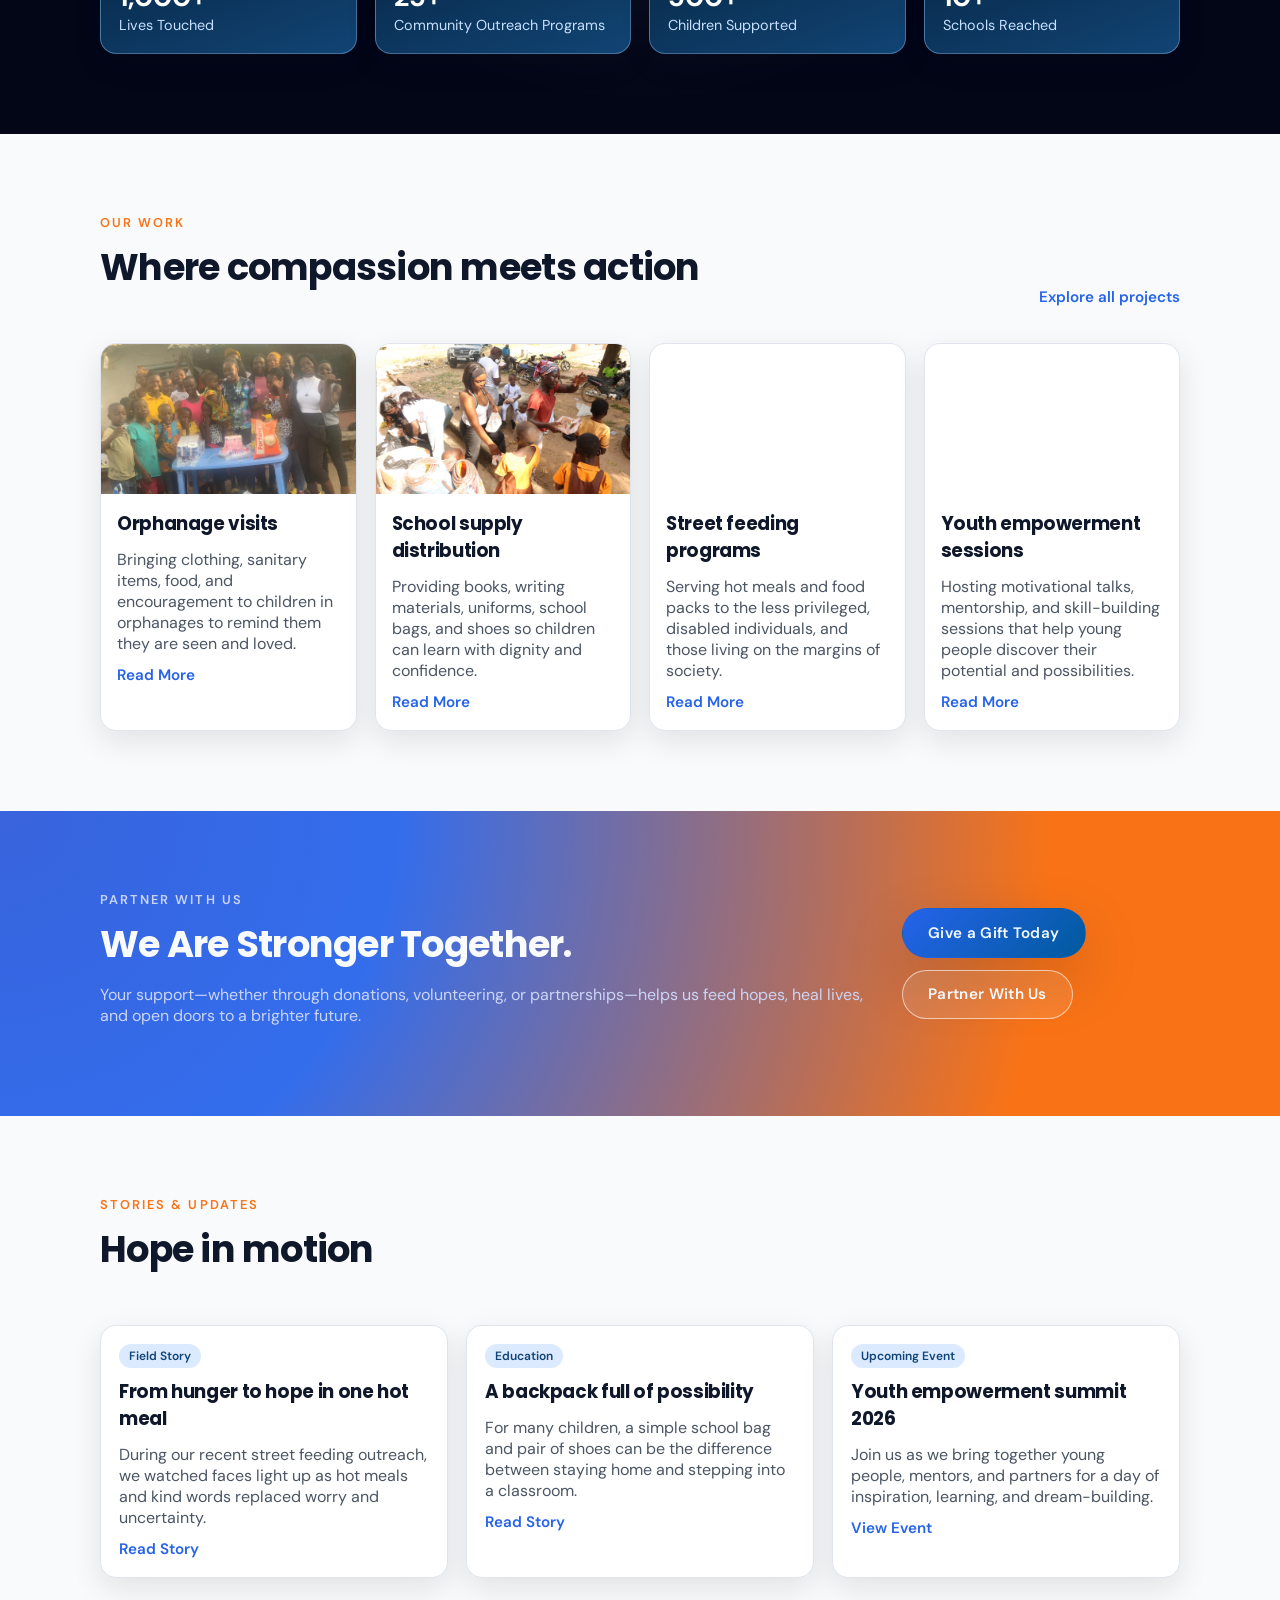
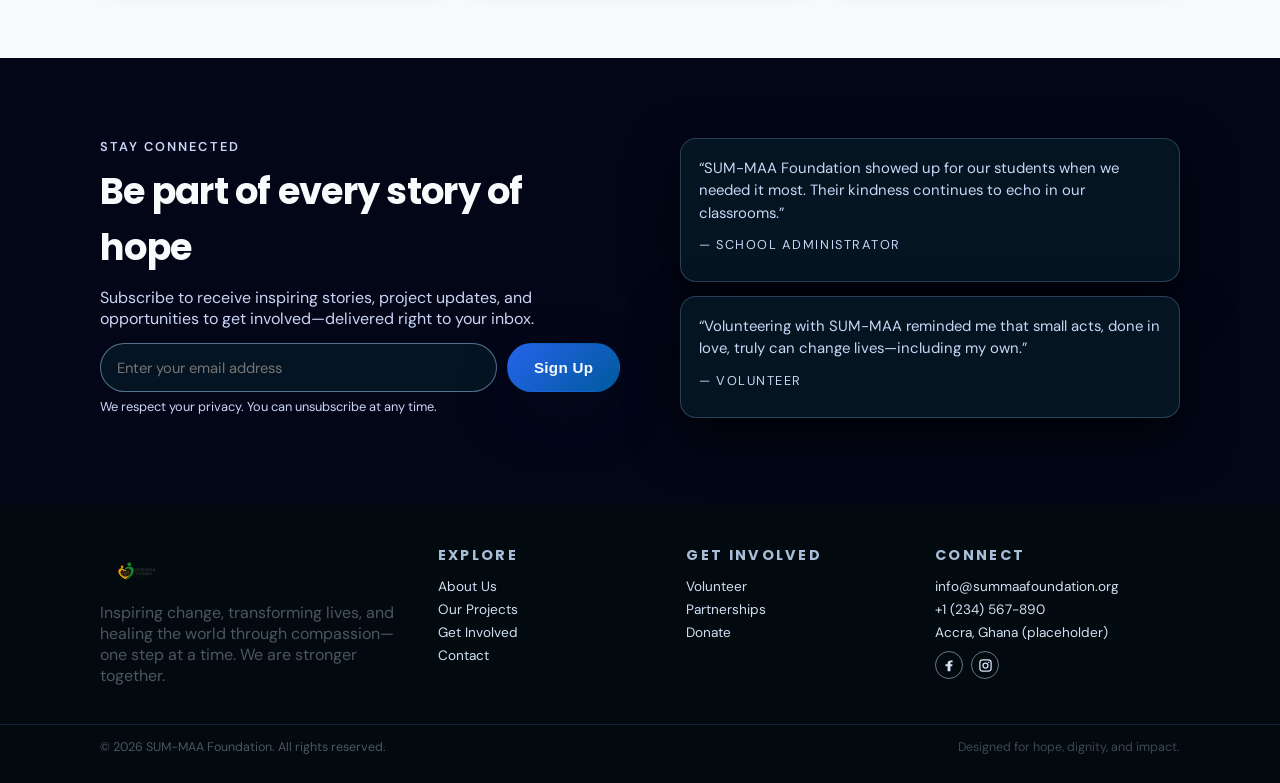
==== commit 3dd47390: "Add official Facebook and Instagram links" ====
--- a/index.html
+++ b/index.html
@@ -9,6 +9,11 @@
       content="SUM-MAA Foundation is a humanitarian nonprofit uplifting communities through feeding programs, education support, empowerment, and outreach initiatives."
     />
     <link rel="stylesheet" href="assets/css/styles.css" />
+    <link rel="apple-touch-icon" sizes="180x180" href="apple-touch-icon.png" />
+    <link rel="icon" type="image/png" sizes="32x32" href="favicon-32x32.png" />
+    <link rel="icon" type="image/png" sizes="16x16" href="favicon-16x16.png" />
+    <link rel="manifest" href="site.webmanifest" />
+    <link rel="shortcut icon" href="favicon.ico" />
     <link rel="preconnect" href="https://fonts.googleapis.com" />
     <link rel="preconnect" href="https://fonts.gstatic.com" crossorigin />
     <link
@@ -327,11 +332,29 @@
             <li><a href="tel:+1234567890">+1 (234) 567-890</a></li>
             <li>Accra, Ghana (placeholder)</li>
           </ul>
-          <div class="footer-social">
-            <a href="#" aria-label="Facebook">Fb</a>
-            <a href="#" aria-label="Instagram">Ig</a>
-            <a href="#" aria-label="Twitter / X">X</a>
-            <a href="#" aria-label="LinkedIn">In</a>
+          <div class="footer-social" aria-label="Official social media accounts">
+            <a
+              class="social-link social-link-facebook"
+              href="https://www.facebook.com/share/194XN5wk9a/?mibextid=wwXIfr"
+              target="_blank"
+              rel="noopener noreferrer"
+              aria-label="Follow SUM-MAA Tigsiko Foundation on Facebook"
+              title="Follow us on Facebook"
+            >
+              <svg viewBox="0 0 24 24" aria-hidden="true" focusable="false"><path d="M13.5 21v-8h2.75l.5-3H13.5V8.1c0-.87.24-1.46 1.49-1.46H17V3.96c-.36-.05-1.58-.16-3.01-.16-2.98 0-5.02 1.82-5.02 5.15V10H5.6v3h3.37v8h4.53Z"/></svg>
+              <span class="sr-only">Facebook</span>
+            </a>
+            <a
+              class="social-link social-link-instagram"
+              href="https://www.instagram.com/sum_maa_foundation/"
+              target="_blank"
+              rel="noopener noreferrer"
+              aria-label="Follow SUM-MAA Foundation on Instagram"
+              title="Follow us on Instagram"
+            >
+              <svg viewBox="0 0 24 24" aria-hidden="true" focusable="false"><path d="M7.5 2h9A5.5 5.5 0 0 1 22 7.5v9a5.5 5.5 0 0 1-5.5 5.5h-9A5.5 5.5 0 0 1 2 16.5v-9A5.5 5.5 0 0 1 7.5 2Zm0 2A3.5 3.5 0 0 0 4 7.5v9A3.5 3.5 0 0 0 7.5 20h9a3.5 3.5 0 0 0 3.5-3.5v-9A3.5 3.5 0 0 0 16.5 4h-9Zm9.75 1.5a1.25 1.25 0 1 1 0 2.5 1.25 1.25 0 0 1 0-2.5ZM12 7a5 5 0 1 1 0 10 5 5 0 0 1 0-10Zm0 2a3 3 0 1 0 0 6 3 3 0 0 0 0-6Z"/></svg>
+              <span class="sr-only">Instagram</span>
+            </a>
           </div>
         </div>
       </div>
--- a/assets/css/styles.css
+++ b/assets/css/styles.css
@@ -666,6 +666,25 @@
   transform: translateY(-1px);
 }
 
+.footer-social svg {
+  width: 15px;
+  height: 15px;
+  fill: currentColor;
+}
+
+.footer-social a:focus-visible {
+  outline: 2px solid #ffffff;
+  outline-offset: 3px;
+}
+
+.footer-social .social-link-facebook:hover {
+  background: #1877f2;
+}
+
+.footer-social .social-link-instagram:hover {
+  background: linear-gradient(135deg, #833ab4, #fd1d1d 55%, #fcb045);
+}
+
 .footer-bottom {
   border-top: 1px solid #102337;
   padding: 14px 0 18px;
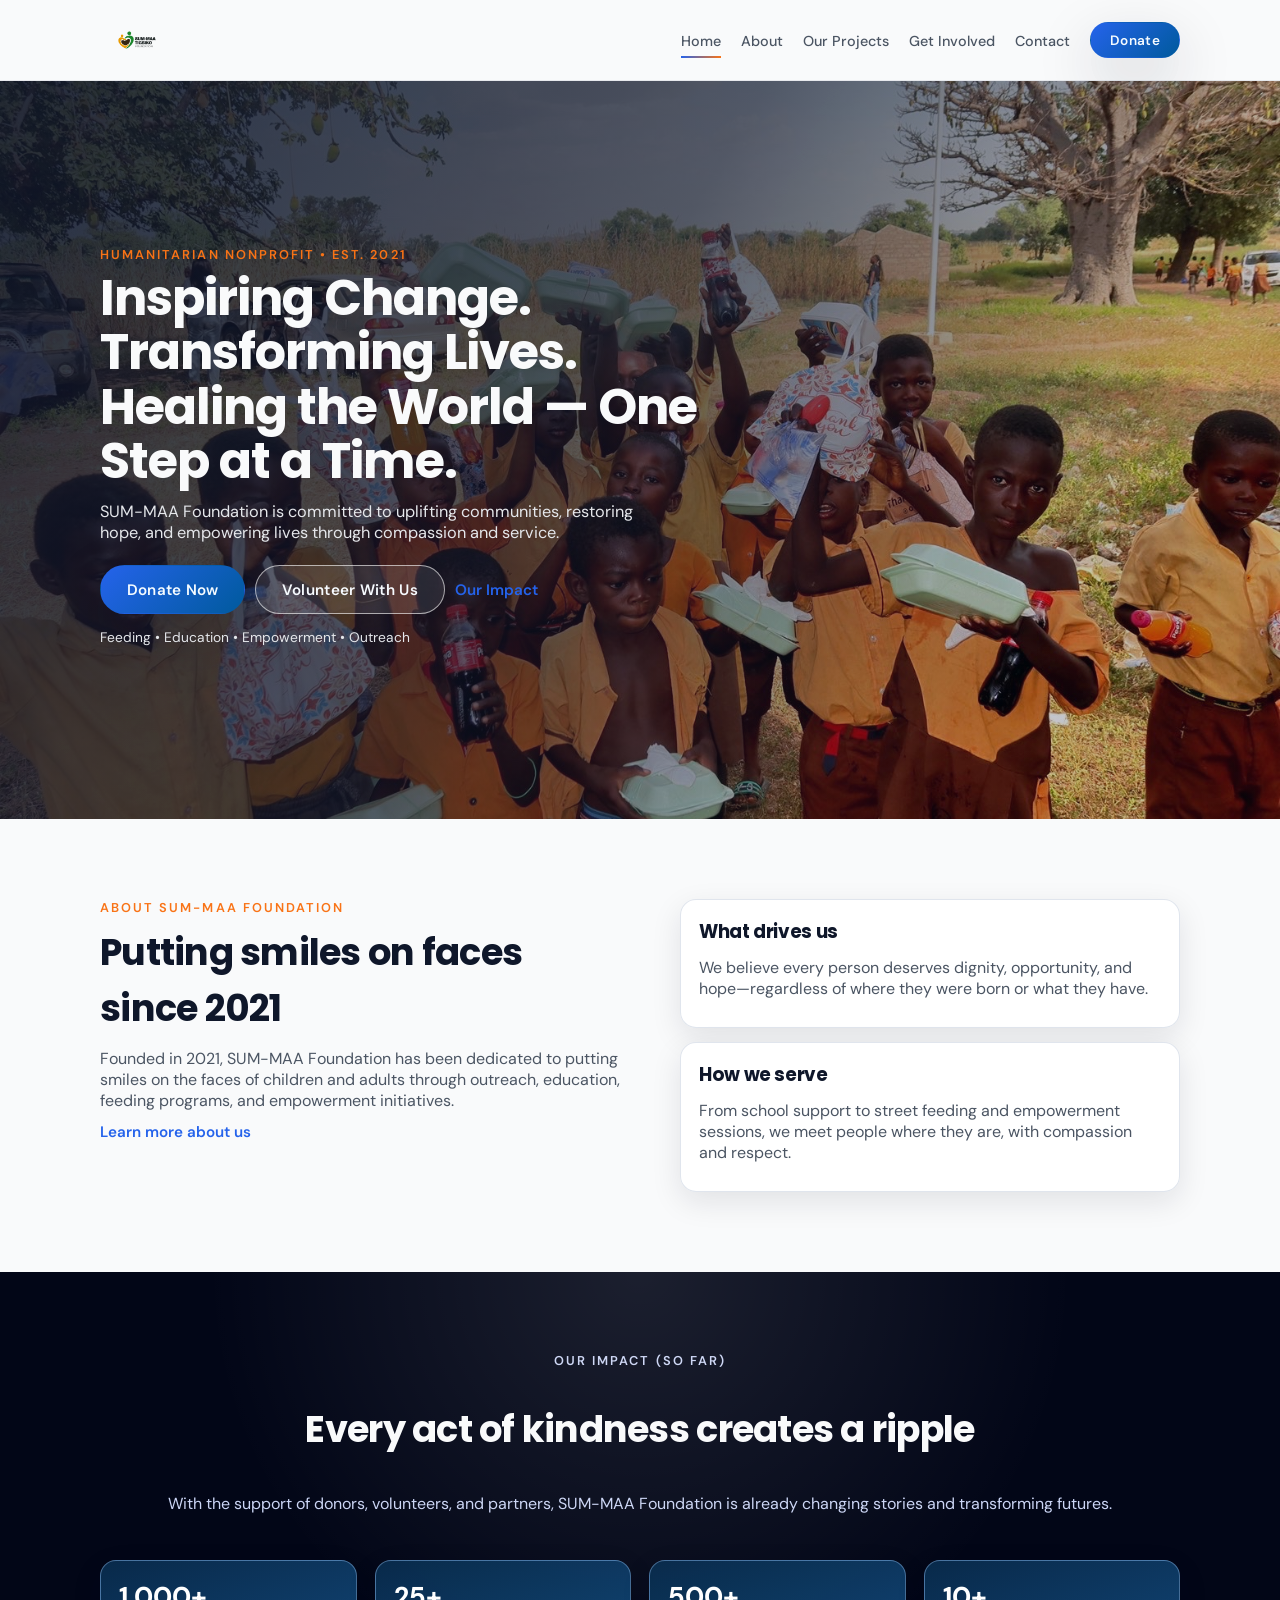
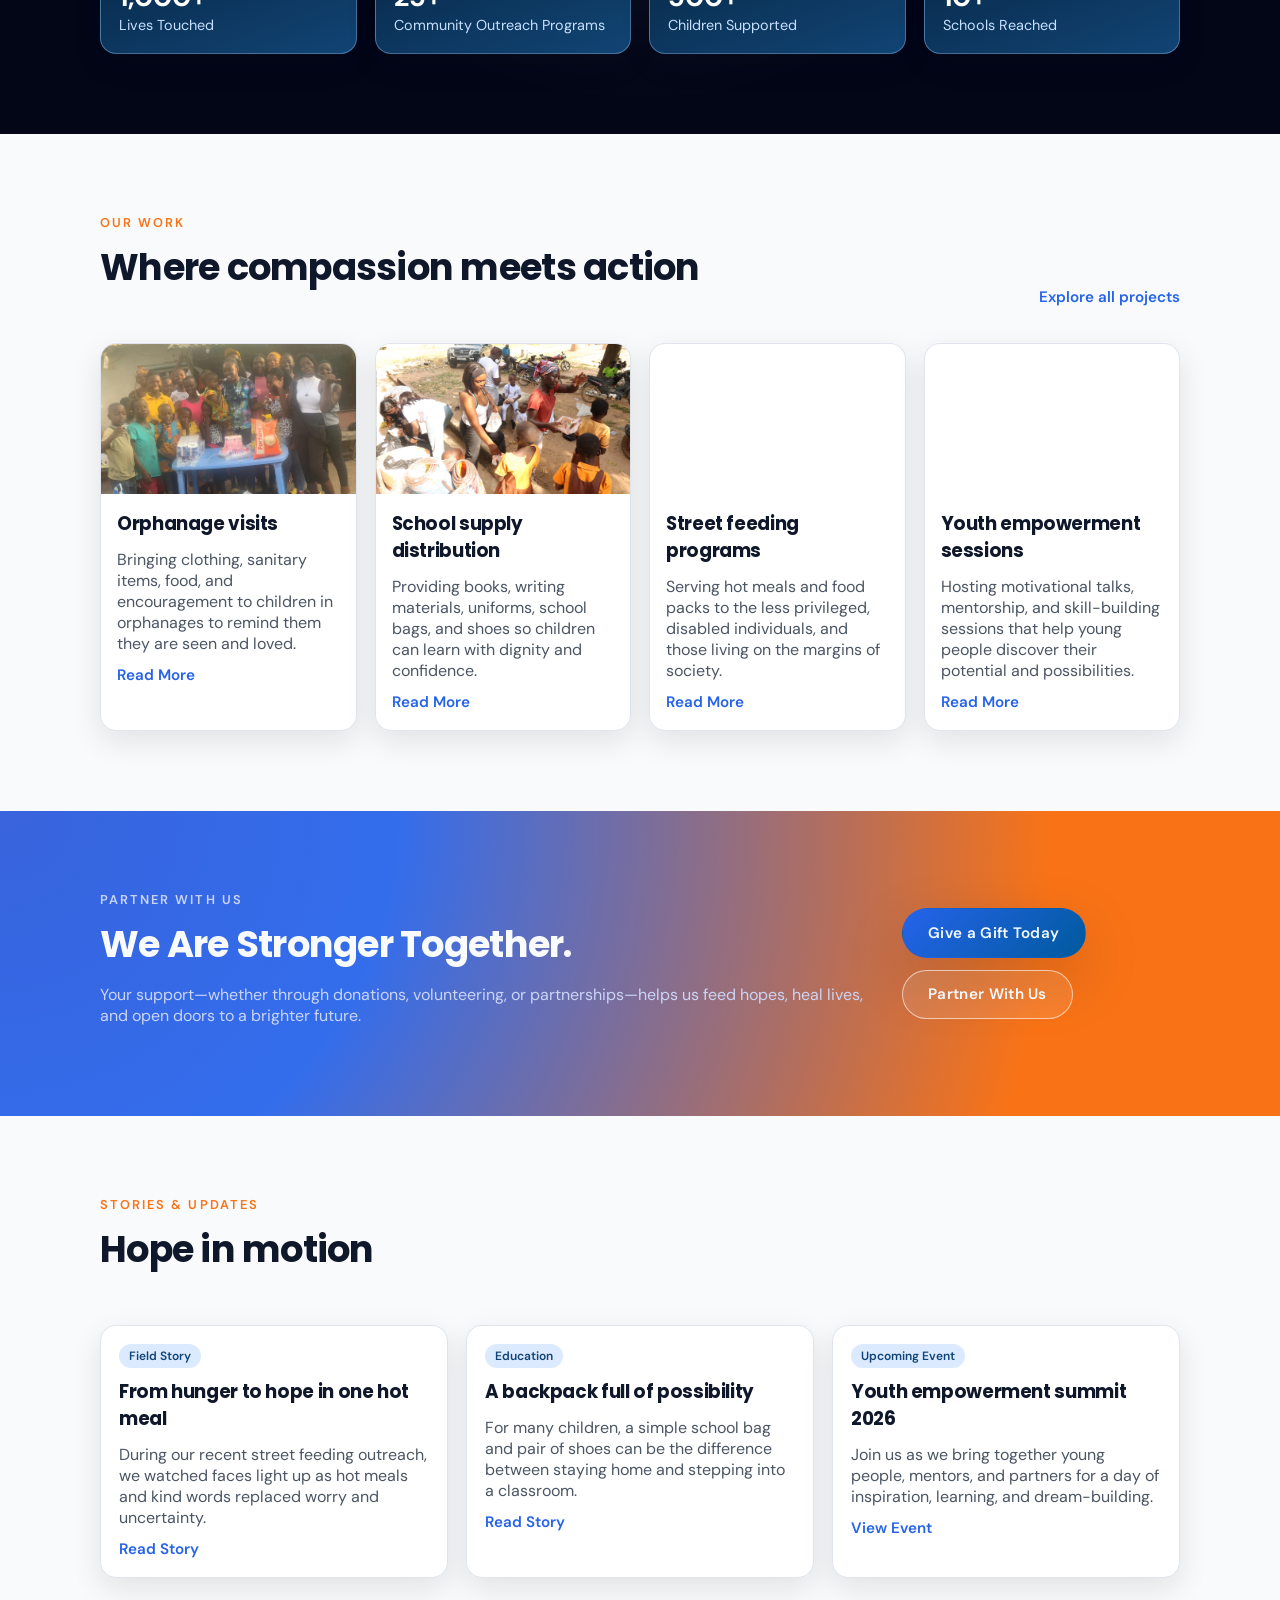
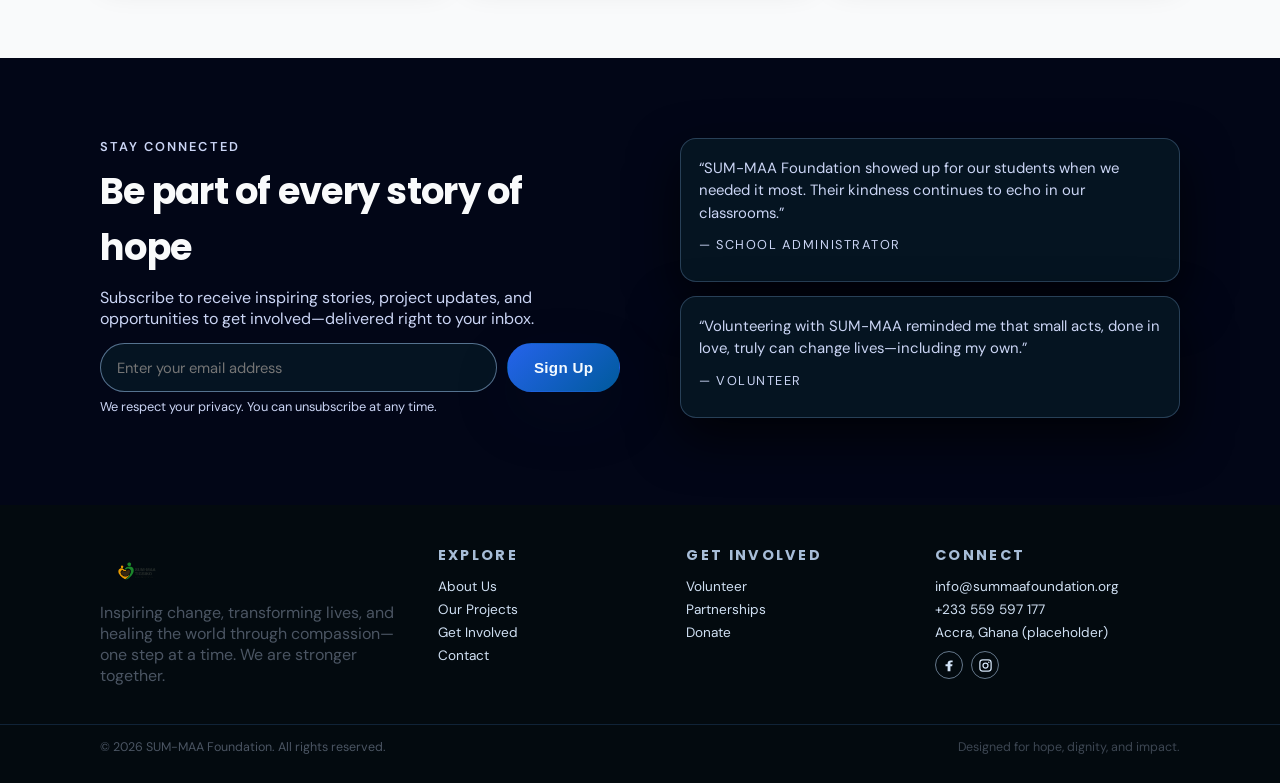
==== commit b6e2e5e1: "Update contact number and MTN Mobile Money details" ====
--- a/index.html
+++ b/index.html
@@ -329,7 +329,7 @@
           <h3>Connect</h3>
           <ul>
             <li><a href="mailto:info@summaafoundation.org">info@summaafoundation.org</a></li>
-            <li><a href="tel:+1234567890">+1 (234) 567-890</a></li>
+            <li><a href="tel:+233559597177">+233 559 597 177</a></li>
             <li>Accra, Ghana (placeholder)</li>
           </ul>
           <div class="footer-social" aria-label="Official social media accounts">
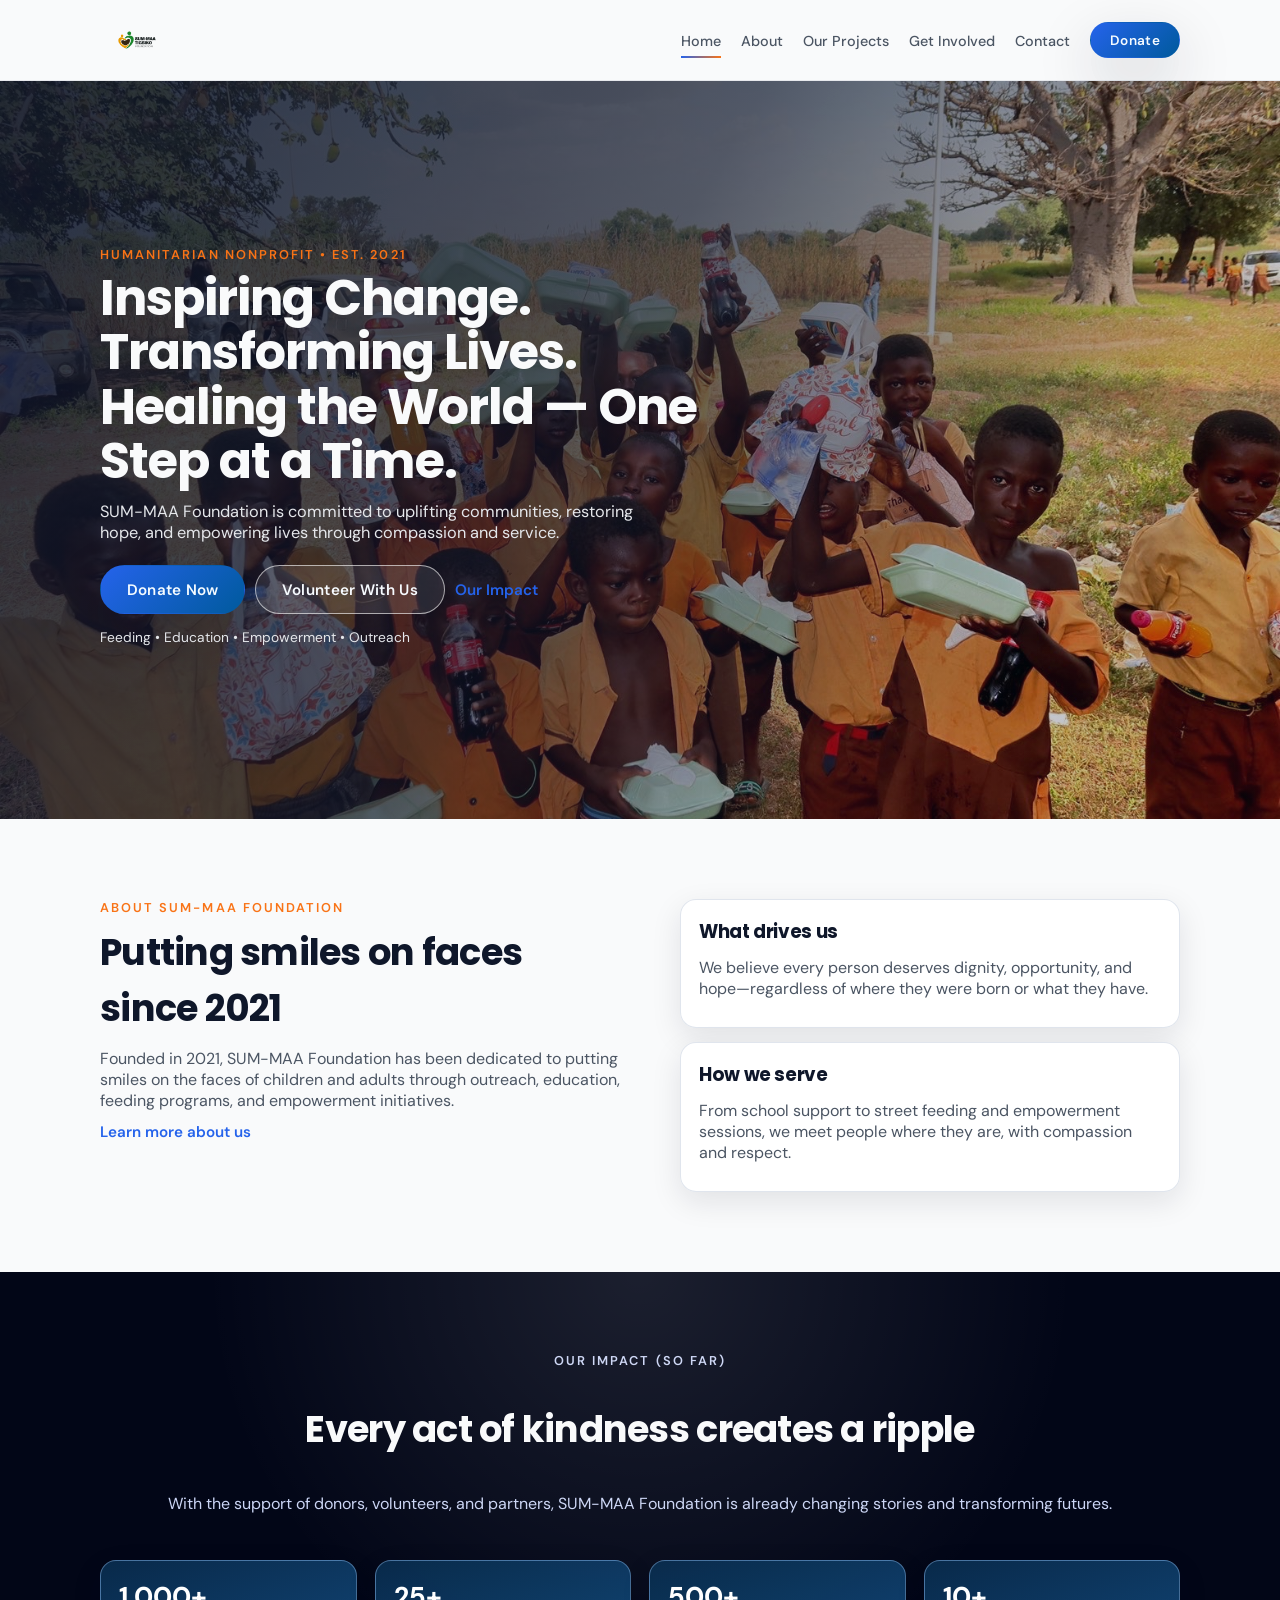
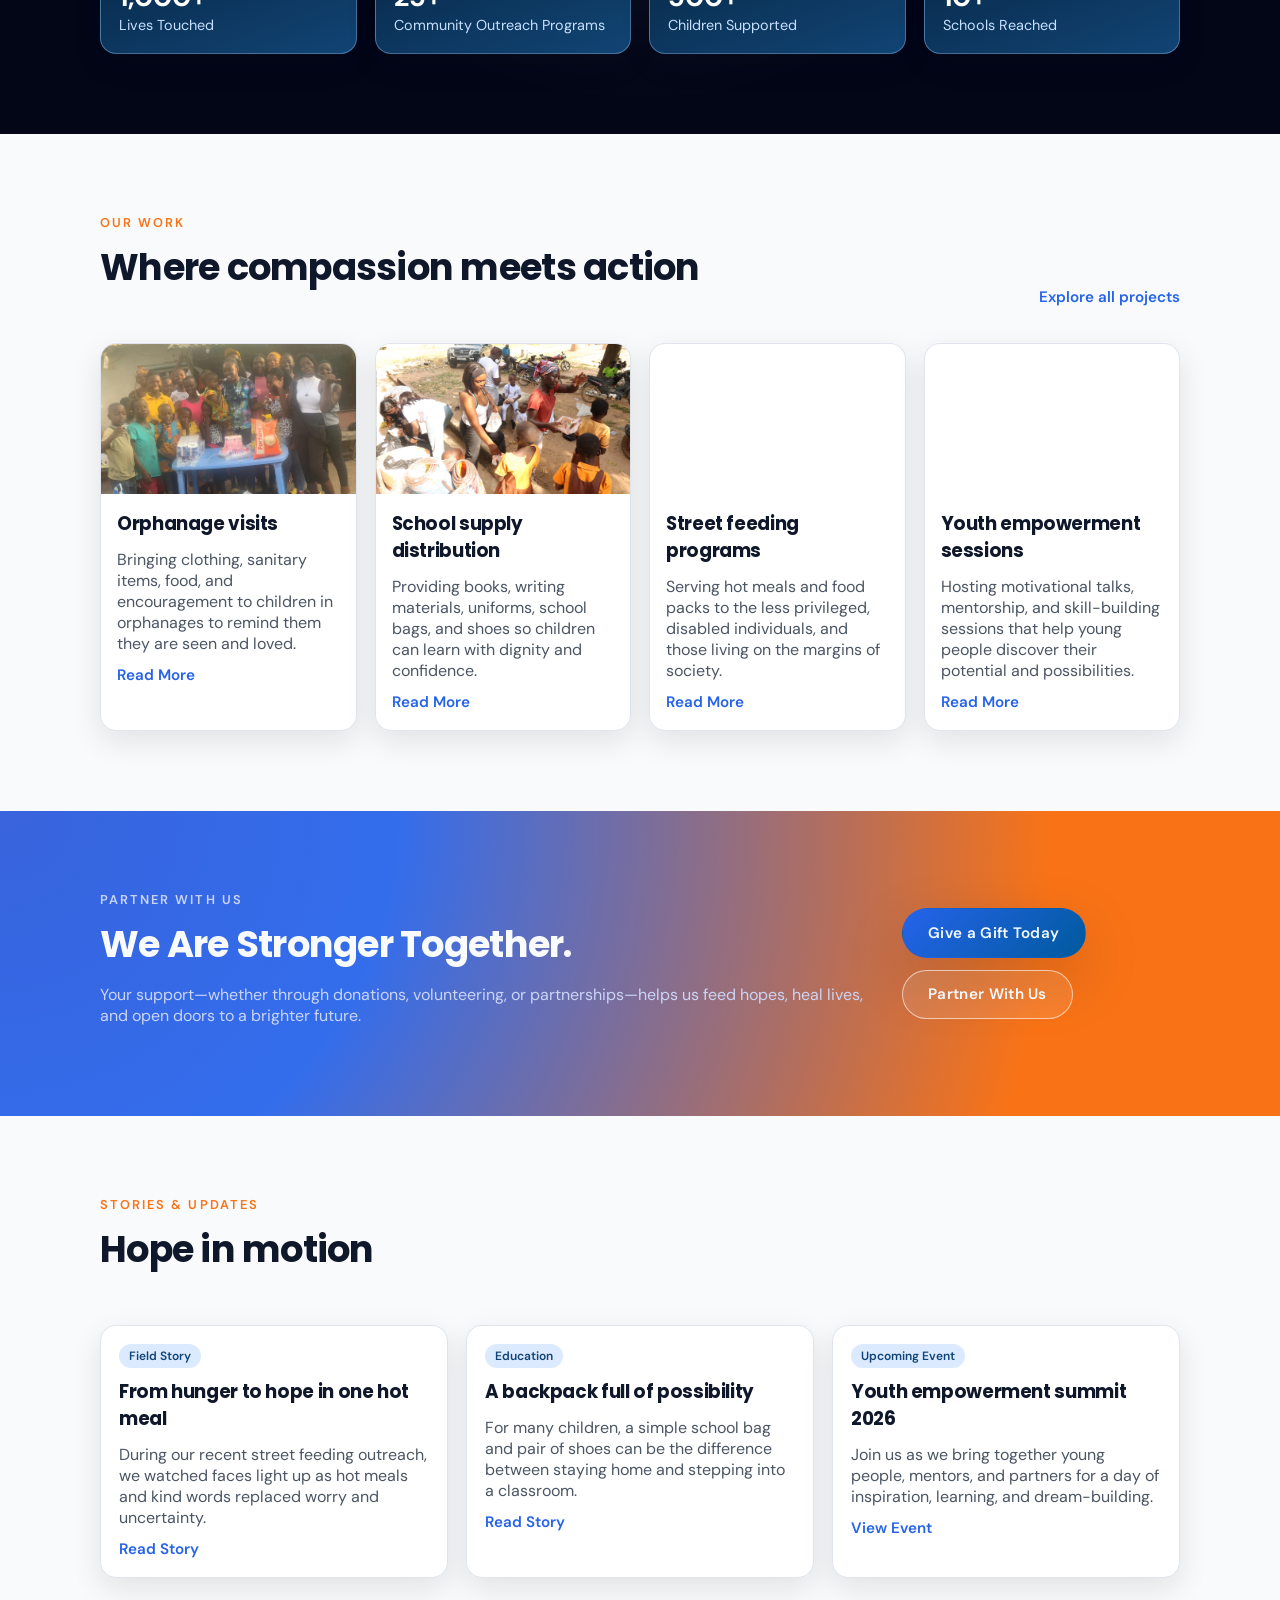
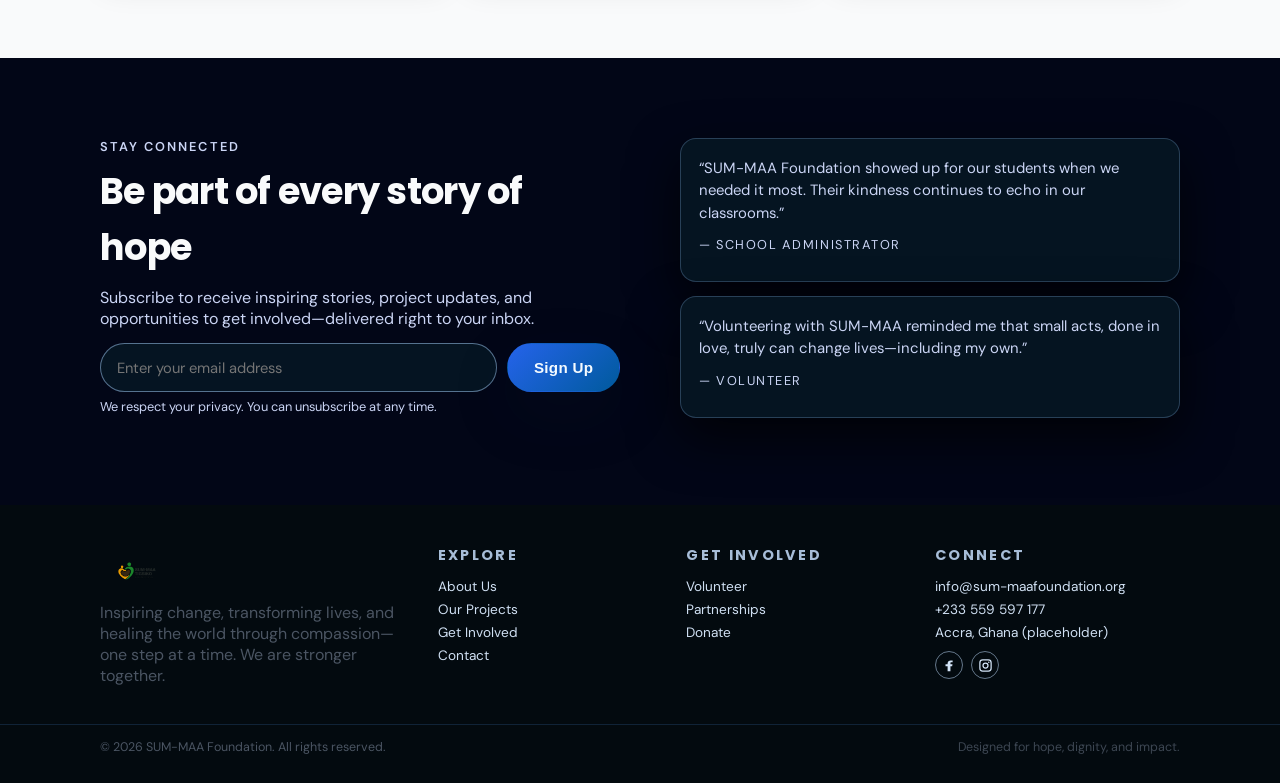
==== commit bda044bd: "Update public contact email address" ====
--- a/index.html
+++ b/index.html
@@ -328,7 +328,7 @@
         <div class="footer-contact">
           <h3>Connect</h3>
           <ul>
-            <li><a href="mailto:info@summaafoundation.org">info@summaafoundation.org</a></li>
+            <li><a href="mailto:info@sum-maafoundation.org">info@sum-maafoundation.org</a></li>
             <li><a href="tel:+233559597177">+233 559 597 177</a></li>
             <li>Accra, Ghana (placeholder)</li>
           </ul>
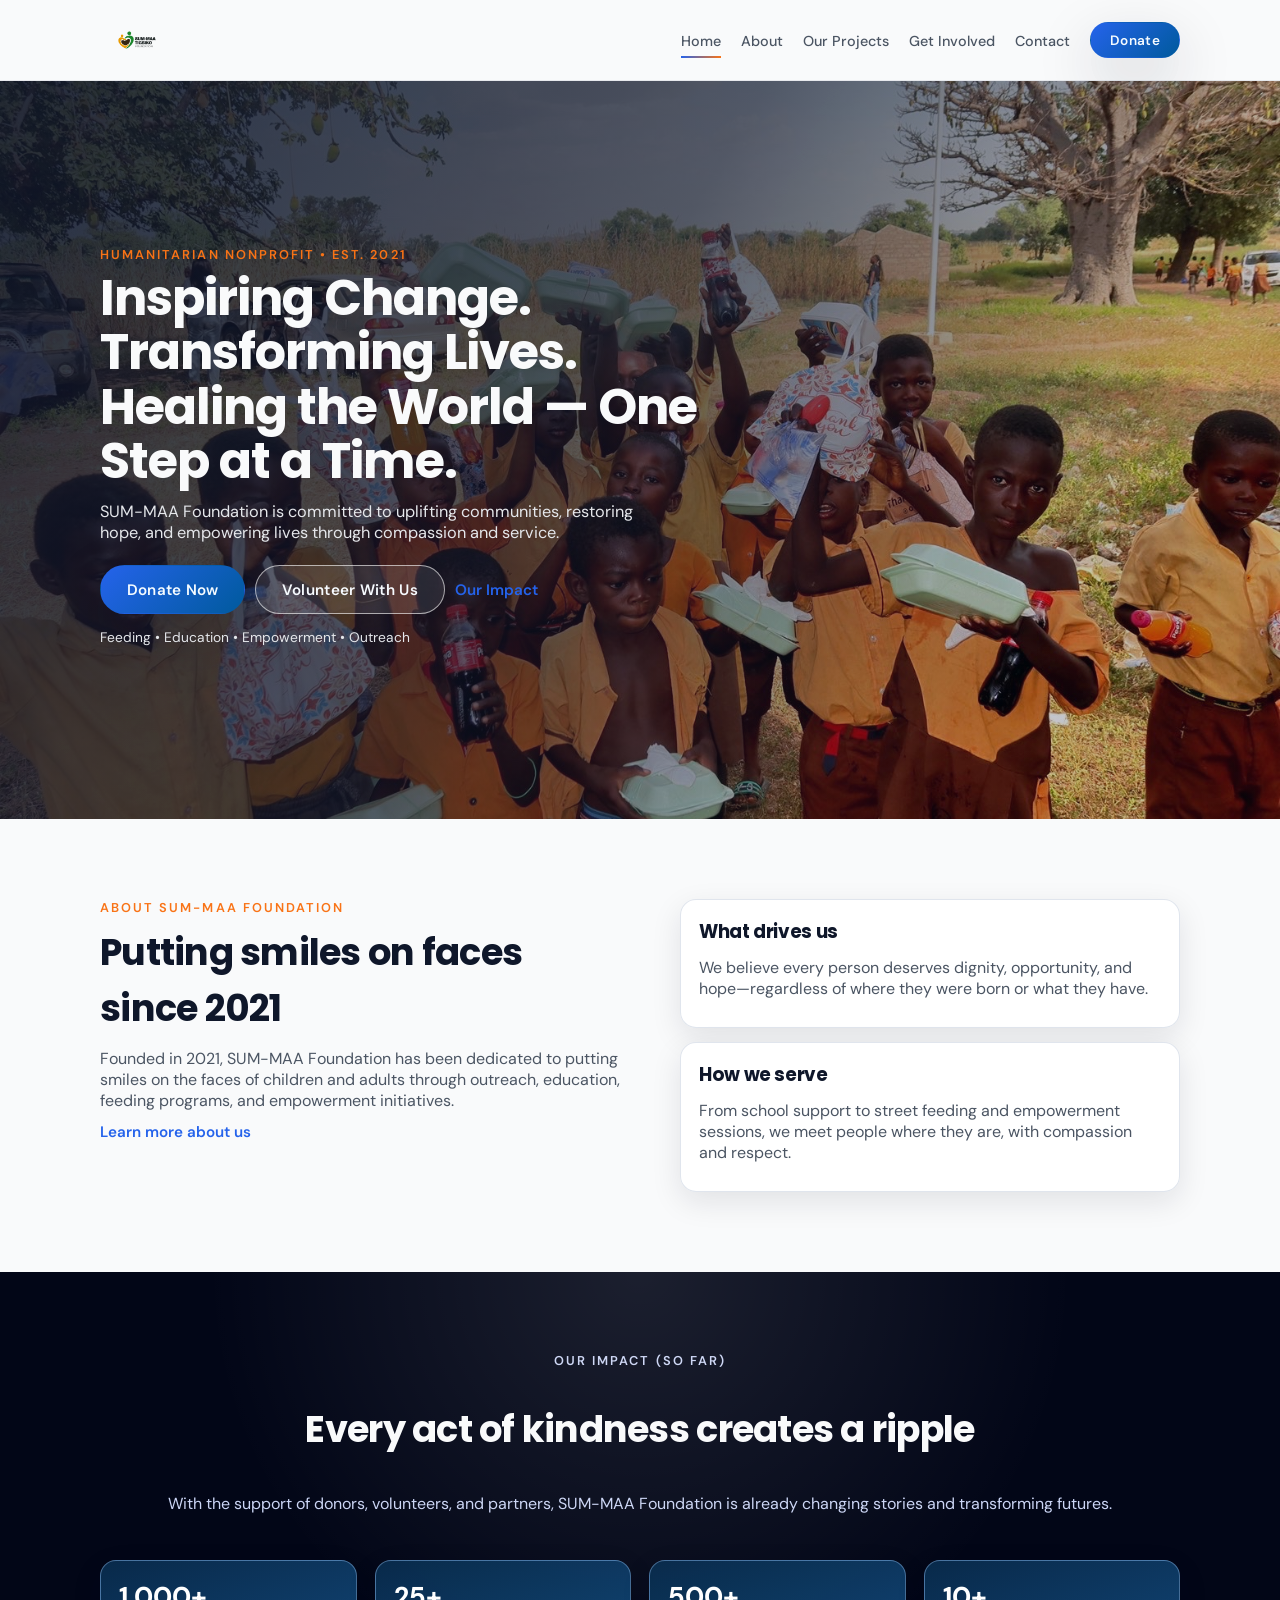
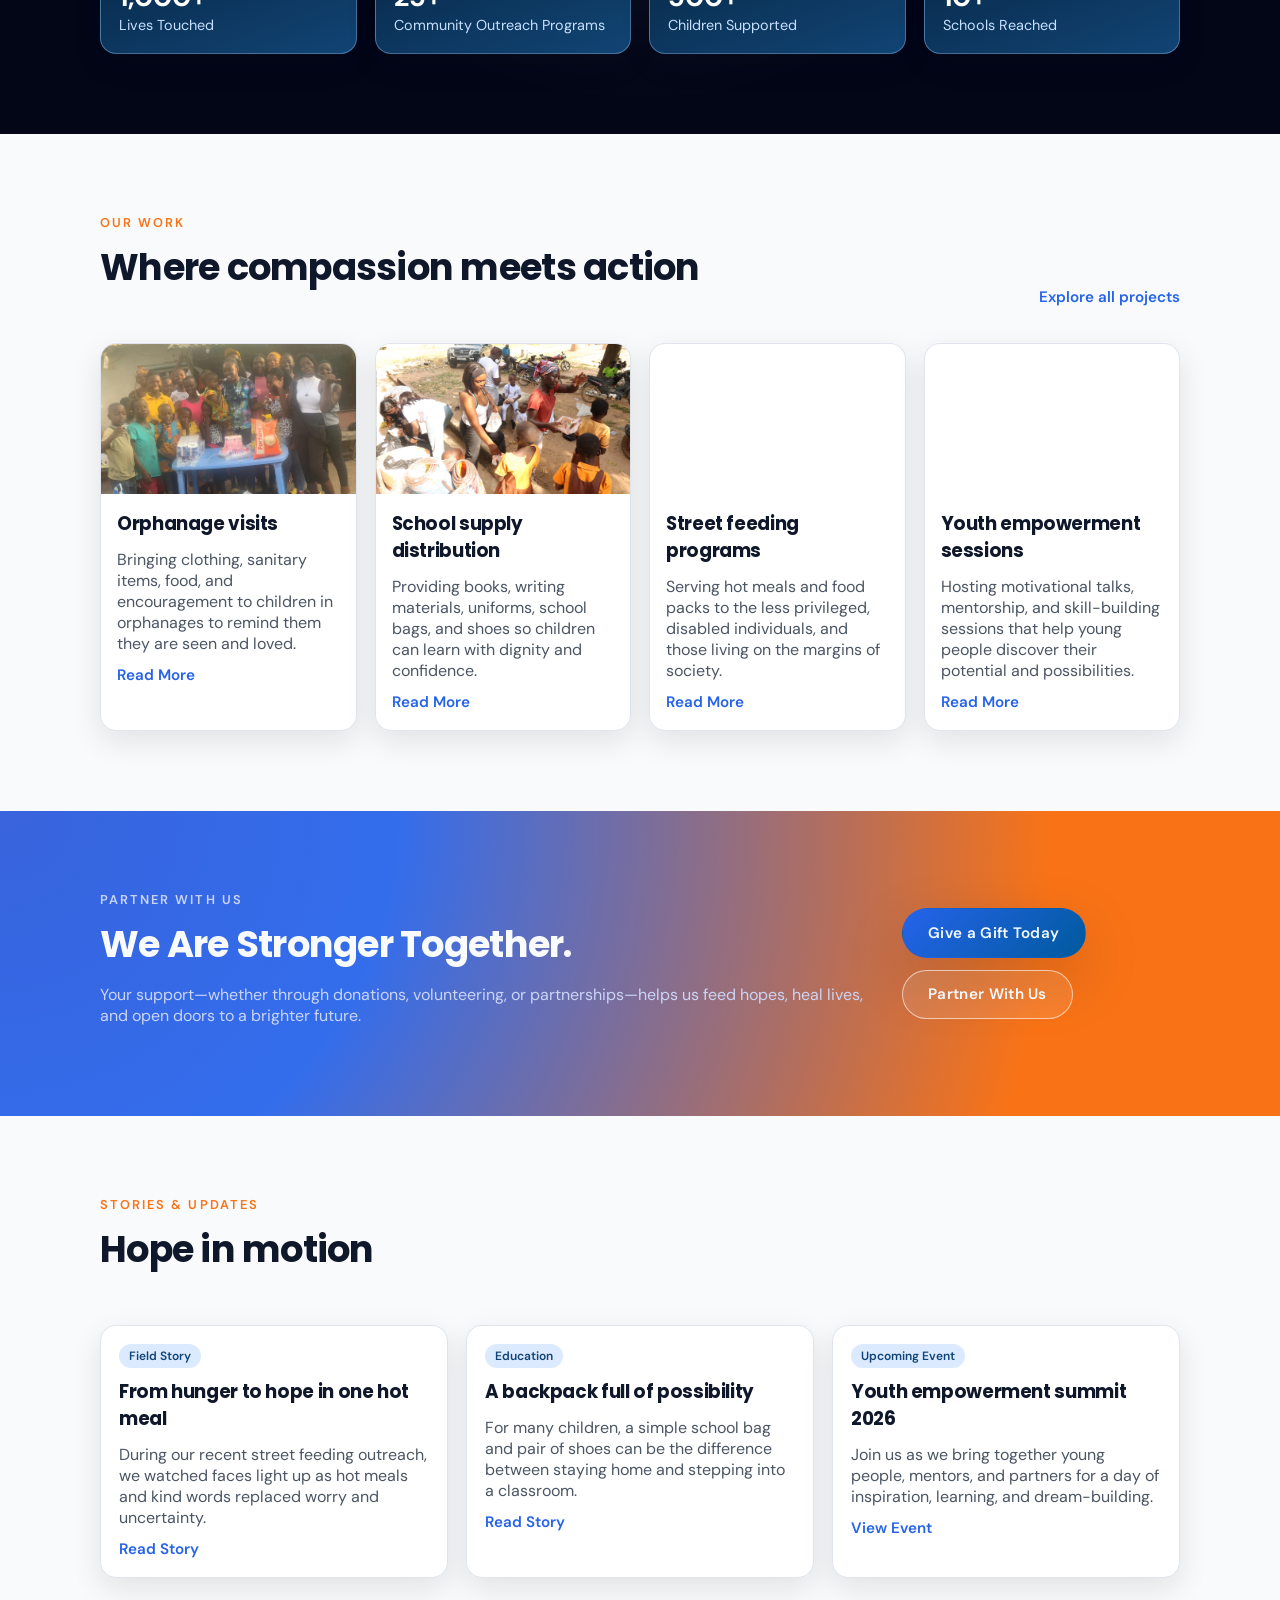
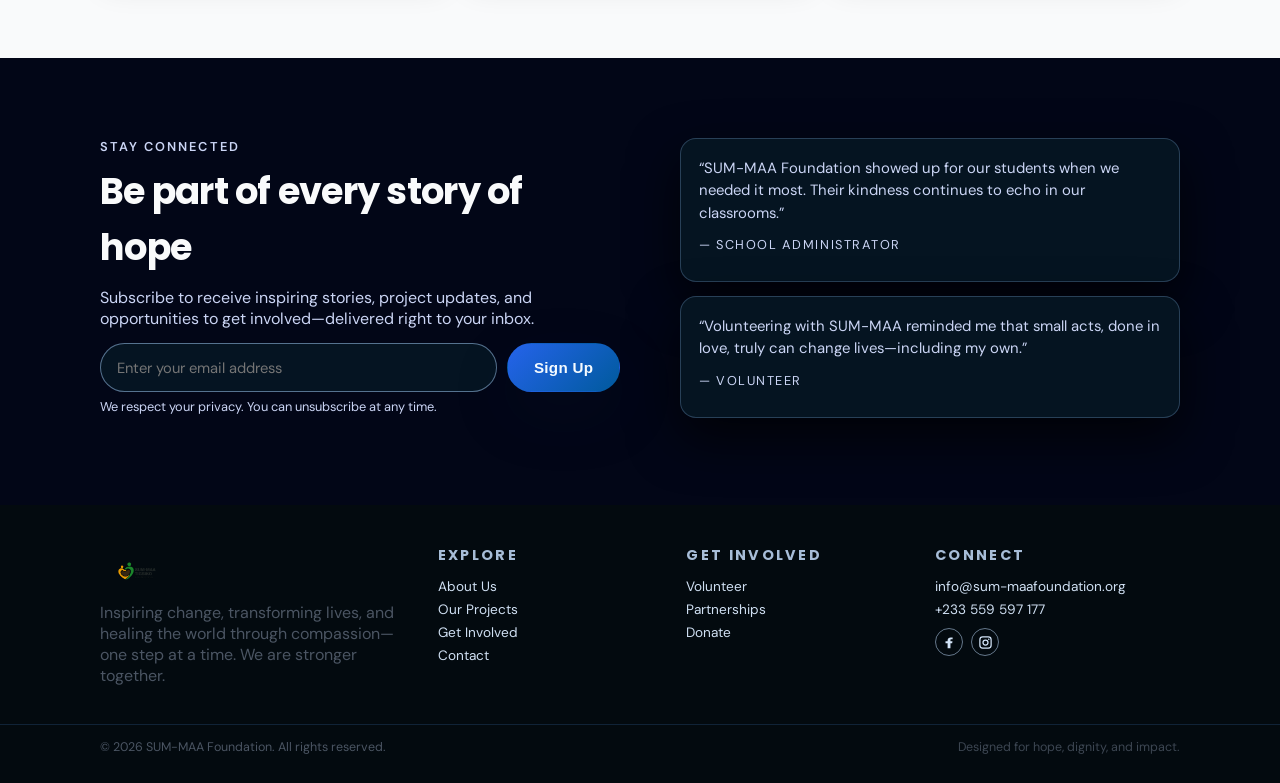
==== commit 185e3504: "Remove physical office references" ====
--- a/index.html
+++ b/index.html
@@ -264,7 +264,15 @@
               Subscribe to receive inspiring stories, project updates, and opportunities to get involved—delivered right
               to your inbox.
             </p>
-            <form class="newsletter-form" aria-label="Newsletter signup form">
+            <form
+              class="newsletter-form"
+              action="https://formspree.io/f/xaewprkn"
+              method="POST"
+              accept-charset="UTF-8"
+              aria-label="Newsletter signup form"
+            >
+              <input type="hidden" name="_subject" value="New Newsletter Signup - SUM-MAA Foundation" />
+              <input type="hidden" name="_next" value="https://www.sum-maafoundation.org/thanks.html" />
               <label class="sr-only" for="newsletter-email">Email address</label>
               <input
                 type="email"
@@ -330,7 +338,6 @@
           <ul>
             <li><a href="mailto:info@sum-maafoundation.org">info@sum-maafoundation.org</a></li>
             <li><a href="tel:+233559597177">+233 559 597 177</a></li>
-            <li>Accra, Ghana (placeholder)</li>
           </ul>
           <div class="footer-social" aria-label="Official social media accounts">
             <a
--- a/assets/css/styles.css
+++ b/assets/css/styles.css
@@ -1096,3 +1096,45 @@
   }
 }
 
+
+/* Formspree submission confirmation */
+.narrow-content {
+  max-width: 760px;
+  margin-left: auto;
+  margin-right: auto;
+  text-align: center;
+}
+
+.button-row {
+  display: flex;
+  justify-content: center;
+  align-items: center;
+  gap: 1rem;
+  flex-wrap: wrap;
+  padding-top: 1.5rem;
+}
+
+.button-row .btn {
+  min-width: 150px;
+}
+
+@media (max-width: 640px) {
+  .button-row {
+    align-items: stretch;
+    flex-direction: column;
+  }
+
+  .button-row .btn {
+    width: 100%;
+  }
+}
+
+.form-status {
+  padding-top: 1rem;
+  color: var(--color-muted, #667085);
+  font-size: 0.95rem;
+}
+
+.form-status a {
+  color: inherit;
+}
